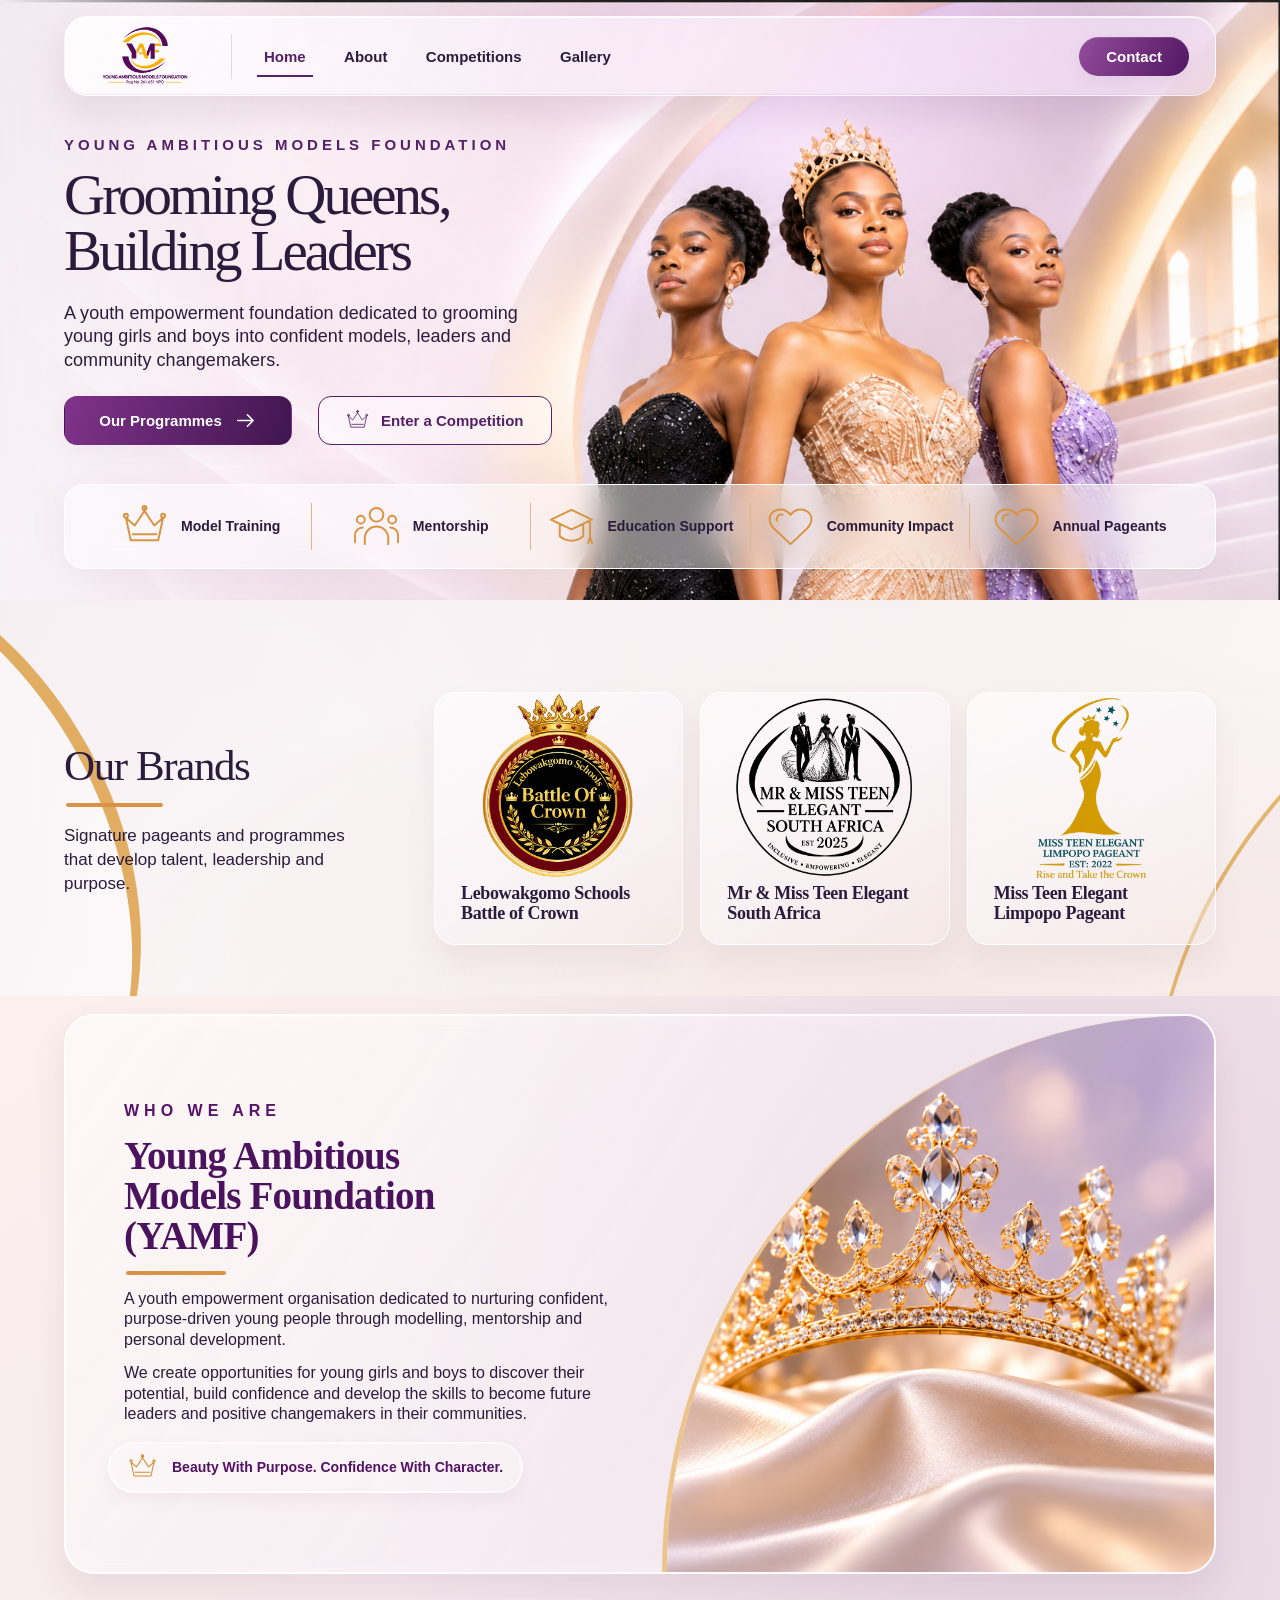
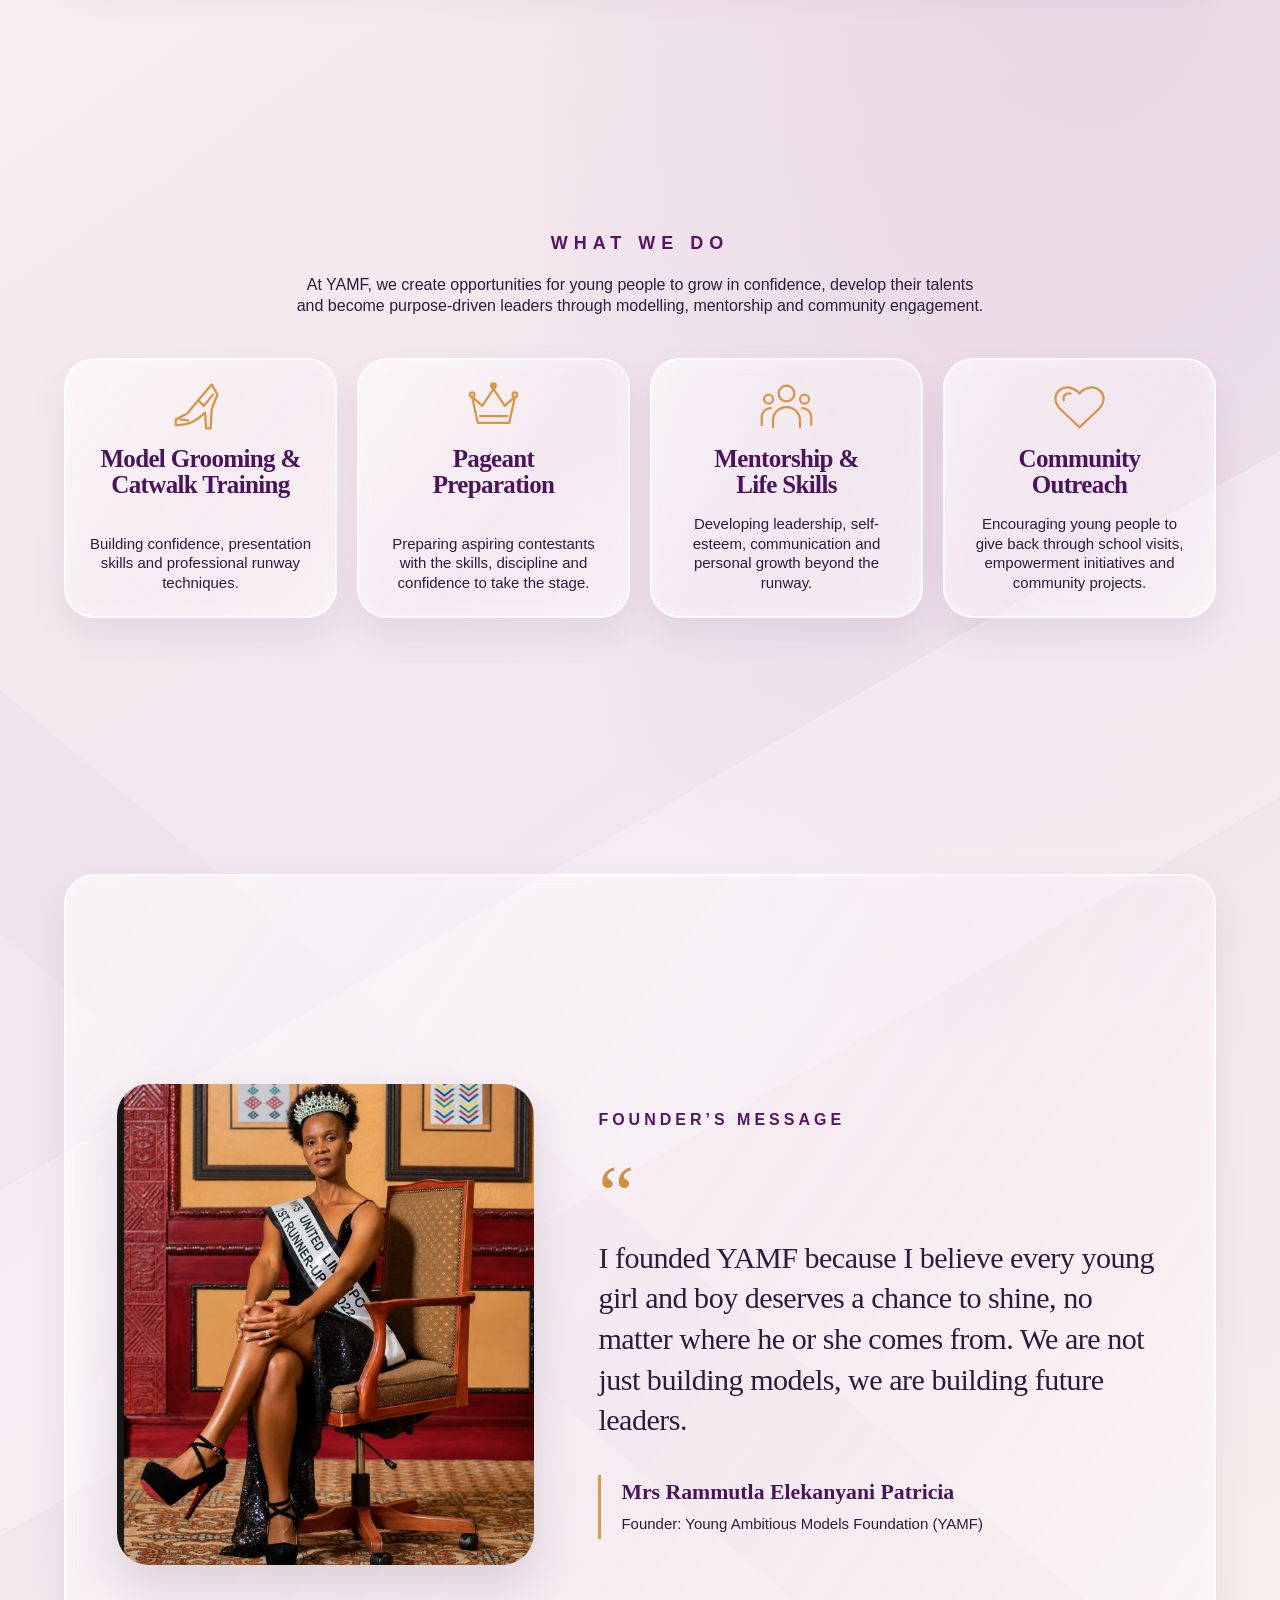
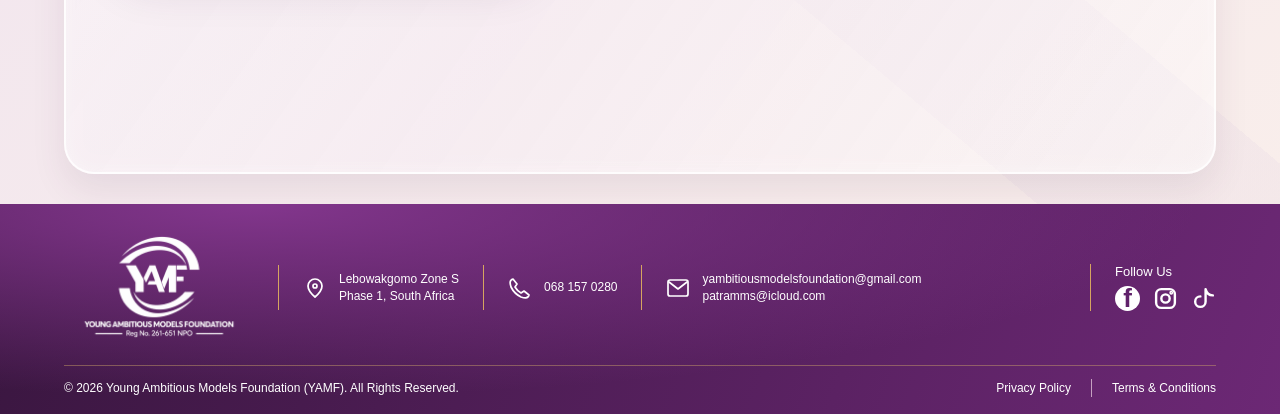
==== index.html @ 22fb739e "first commit" ====
<!doctype html>
<html lang="en">
<head>
  <meta charset="utf-8">
  <meta name="viewport" content="width=device-width, initial-scale=1">
  <meta name="description" content="Young Ambitious Models Foundation — grooming young girls and boys into confident models, leaders and community changemakers.">
  <meta name="theme-color" content="#572069">
  <link rel="icon" type="image/png" href="assets/images/Favicon.png">
  <title>YAMF | Grooming Queens, Building Leaders</title>
  <link rel="stylesheet" href="css/style.css">
  <link rel="stylesheet" href="css/responsive.css">
  <script src="js/main.js" defer></script>
</head>
<body>
  <a class="skip-link" href="#main">Skip to content</a>
  <svg class="icon-definitions" xmlns="http://www.w3.org/2000/svg" aria-hidden="true"><defs>
    <symbol id="crown" viewBox="0 0 48 48"><path d="m5 15 9 8 10-15 10 15 9-8-5 23H10L5 15Zm7 17h24M24 4v4"/><circle cx="5" cy="13" r="2"/><circle cx="43" cy="13" r="2"/><circle cx="24" cy="5" r="2"/></symbol>
    <symbol id="people" viewBox="0 0 48 48"><circle cx="24" cy="12" r="7"/><circle cx="8" cy="17" r="4"/><circle cx="40" cy="17" r="4"/><path d="M12 42v-6a12 12 0 0 1 24 0v6M2 40v-7a8 8 0 0 1 8-8m36 15v-7a8 8 0 0 0-8-8"/></symbol>
    <symbol id="education" viewBox="0 0 48 48"><path d="m3 17 21-10 21 10-21 10L3 17Zm9 5v12c7 6 17 6 24 0V22m7-4v17m0 0-2 6m2-6 2 6"/></symbol>
    <symbol id="heart" viewBox="0 0 48 48"><path d="M24 42 7 26C-6 12 13-1 24 12 35-1 54 12 41 26L24 42Z"/><path d="M10 18c-1-4 2-7 6-6"/></symbol>
    <symbol id="arrow" viewBox="0 0 24 24"><path d="M4 12h16m-6-6 6 6-6 6"/></symbol>
    <symbol id="heel" viewBox="0 0 48 48"><path d="m34 4 5 9-5 13-1 17h-4l-1-14c-7 7-15 11-23 11H2v-5l10-5 10-12 12-14Z"/><path d="m22 18 5 5 8-10M6 35l7 1"/></symbol>
    <symbol id="pin" viewBox="0 0 24 24"><path d="M19 10c0 5-7 11-7 11S5 15 5 10a7 7 0 1 1 14 0Z"/><circle cx="12" cy="10" r="2"/></symbol>
    <symbol id="phone" viewBox="0 0 24 24"><path d="m5 3 4 5-2 3a16 16 0 0 0 6 6l3-2 5 4c-1 4-5 3-8 2A22 22 0 0 1 3 11C2 8 1 4 5 3Z"/></symbol>
    <symbol id="mail" viewBox="0 0 24 24"><rect x="2" y="4" width="20" height="16" rx="2"/><path d="m3 6 9 7 9-7"/></symbol>
    <symbol id="instagram" viewBox="0 0 24 24"><rect x="3" y="3" width="18" height="18" rx="5"/><circle cx="12" cy="12" r="4"/><circle cx="17.5" cy="6.5" r=".7"/></symbol>
  </defs></svg>

  <div class="landing">
    <header class="site-header wrap">
      <a class="brand" href="index.html" aria-label="YAMF home">
        <span class="brand-mark"><img src="assets/images/YAMF%20Foundation%20Logo%20in%20Purple%20and%20Gold.png" alt="YAMF purple and gold logo" width="1536" height="1024"></span>
      </a>
      <button class="menu-toggle" type="button" aria-label="Open menu" aria-expanded="false" aria-controls="main-navigation"><span></span><span></span><span></span></button>
      <nav id="main-navigation" class="navigation" aria-label="Main navigation">
        <a href="index.html" aria-current="page">Home</a>
        <a href="pages/about.html">About</a>
        <a href="pages/competitions.html">Competitions</a>
        <a href="pages/gallery.html">Gallery</a>
        <a href="pages/contact.html">Contact</a>
      </nav>
    </header>

    <main id="main">
      <section class="hero" aria-labelledby="hero-title">
        <div class="hero-art" role="img" aria-label="Three young models in formalwear, with a crowned queen in the centre"></div>
        <div class="hero-content wrap">
          <p class="eyebrow">Young Ambitious Models Foundation</p>
          <h1 id="hero-title">Grooming Queens,<br>Building Leaders</h1>
          <p class="hero-description">A youth empowerment foundation dedicated to grooming young girls and boys into confident models, leaders and community changemakers.</p>
          <div class="hero-actions">
            <a class="button" href="pages/programmes.html">Our Programmes<svg class="icon arrow" aria-hidden="true"><use href="#arrow"/></svg></a>
            <a class="button button-outline" href="pages/competitions.html"><svg class="icon" aria-hidden="true"><use href="#crown"/></svg>Enter a Competition</a>
          </div>
        </div>
        <div class="feature-strip wrap" role="group" aria-label="Our focus areas">
          <div class="feature-item"><svg class="feature-icon" aria-hidden="true"><use href="#crown"/></svg><span>Model Training</span></div>
          <div class="feature-item"><svg class="feature-icon" aria-hidden="true"><use href="#people"/></svg><span>Mentorship</span></div>
          <div class="feature-item"><svg class="feature-icon" aria-hidden="true"><use href="#education"/></svg><span>Education Support</span></div>
          <div class="feature-item"><svg class="feature-icon" aria-hidden="true"><use href="#heart"/></svg><span>Community Impact</span></div>
          <div class="feature-item"><svg class="feature-icon" aria-hidden="true"><use href="#heart"/></svg><span>Annual Pageants</span></div>
        </div>
      </section>
      <section class="brands-section" aria-labelledby="brands-title">
        <div class="brands-layout wrap">
          <div class="brands-intro">
            <h2 id="brands-title">Our Brands</h2>
            <p>Signature pageants and programmes that develop talent, leadership and purpose.</p>
          </div>
          <div class="brand-cards">
            <article class="brand-card">
              <img class="brand-card-logo" src="assets/images/brands/Lebowakgomo Schools Crown Battle Emblem.png" alt="Lebowakgomo Schools Battle of Crown emblem" loading="lazy" width="1280" height="1280">
              <div class="brand-card-caption">
                <h3>Lebowakgomo Schools<br>Battle of Crown</h3>
              </div>
            </article>
            <article class="brand-card">
              <img class="brand-card-logo" src="assets/images/brands/MR &amp; MISS TEEN South Africa Emblem.png" alt="Mr and Miss Teen South Africa emblem" loading="lazy" width="1280" height="1280">
              <div class="brand-card-caption">
                <h3>Mr &amp; Miss Teen Elegant<br>South Africa</h3>
              </div>
            </article>
            <article class="brand-card">
              <img class="brand-card-logo" src="assets/images/brands/Miss Teen Elegant Limpopo Logo.png" alt="Miss Teen Elegant Limpopo Pageant logo" loading="lazy" width="1280" height="1280">
              <div class="brand-card-caption">
                <h3>Miss Teen Elegant<br>Limpopo Pageant</h3>
              </div>
            </article>
          </div>
        </div>
      </section>
      <div class="foundation-sections">
        <section class="about-panel glass-panel wrap" aria-labelledby="about-title">
          <div class="about-copy">
            <p class="section-label">Who We Are</p>
            <h2 id="about-title">Young Ambitious<br>Models Foundation<br>(YAMF)</h2>
            <div class="about-description">
              <p>A youth empowerment organisation dedicated to nurturing confident, purpose-driven young people through modelling, mentorship and personal development.</p>
              <p>We create opportunities for young girls and boys to discover their potential, build confidence and develop the skills to become future leaders and positive changemakers in their communities.</p>
            </div>
            <p class="purpose-pill"><svg class="icon" aria-hidden="true"><use href="#crown"/></svg><span>Beauty With Purpose. Confidence With Character.</span></p>
          </div>
          <div class="about-art"><img src="assets/images/pageant-crown.png" alt="An intricate gold and crystal pageant crown resting on ivory satin" loading="lazy" width="1254" height="1254"></div>
        </section>

        <section class="programmes-section wrap" aria-labelledby="programmes-title">
          <h2 class="section-label centered-label" id="programmes-title">What We Do</h2>
          <p class="programmes-intro">At YAMF, we create opportunities for young people to grow in confidence, develop their talents<br class="desktop-break"> and become purpose-driven leaders through modelling, mentorship and community engagement.</p>
          <div class="programme-grid">
            <article class="programme-card glass-panel">
              <svg class="feature-icon" aria-hidden="true"><use href="#heel"/></svg>
              <h3>Model Grooming &amp;<br>Catwalk Training</h3>
              <p>Building confidence, presentation skills and professional runway techniques.</p>
            </article>
            <article class="programme-card glass-panel">
              <svg class="feature-icon" aria-hidden="true"><use href="#crown"/></svg>
              <h3>Pageant<br>Preparation</h3>
              <p>Preparing aspiring contestants with the skills, discipline and confidence to take the stage.</p>
            </article>
            <article class="programme-card glass-panel">
              <svg class="feature-icon" aria-hidden="true"><use href="#people"/></svg>
              <h3>Mentorship &amp;<br>Life Skills</h3>
              <p>Developing leadership, self-esteem, communication and personal growth beyond the runway.</p>
            </article>
            <article class="programme-card glass-panel">
              <svg class="feature-icon" aria-hidden="true"><use href="#heart"/></svg>
              <h3>Community<br>Outreach</h3>
              <p>Encouraging young people to give back through school visits, empowerment initiatives and community projects.</p>
            </article>
          </div>
        </section>

        <section class="founder-panel glass-panel wrap" aria-labelledby="founder-title">
          <div class="founder-portrait"><img src="assets/images/Founder.png" alt="Mrs Rammutla Elekanyani Patricia, founder of YAMF" loading="lazy" width="1168" height="1346"></div>
          <div class="founder-copy">
            <h2 class="section-label centered-label" id="founder-title">Founder’s Message</h2>
            <blockquote>I founded YAMF because I believe every young girl and boy deserves a chance to shine, no matter where he or she comes from. We are not just building models, we are building future leaders.</blockquote>
            <div class="founder-signature">
              <h3>Mrs Rammutla Elekanyani Patricia</h3>
              <p>Founder: Young Ambitious Models Foundation (YAMF)</p>
            </div>
          </div>
        </section>
      </div>
    </main>
    <footer class="site-footer">
      <div class="wrap">
        <div class="footer-main">
          <a class="footer-brand" href="index.html" aria-label="YAMF home"><img src="assets/images/YAMF%20Foundation%20Logo%20in%20Purple%20and%20Gold.png" alt="Young Ambitious Models Foundation logo" width="1536" height="1024" loading="lazy"></a>
          <address class="footer-contact footer-address"><svg class="icon" aria-hidden="true"><use href="#pin"/></svg><span>Lebowakgomo Zone S<br>Phase 1, South Africa</span></address>
          <a class="footer-contact" href="tel:+27681570280"><svg class="icon" aria-hidden="true"><use href="#phone"/></svg><span>068 157 0280</span></a>
          <div class="footer-contact footer-emails"><svg class="icon" aria-hidden="true"><use href="#mail"/></svg><div><a href="mailto:yambitiousmodelsfoundation@gmail.com">yambitiousmodelsfoundation@gmail.com</a><a href="mailto:patramms@icloud.com">patramms@icloud.com</a></div></div>
          <div class="footer-socials"><p>Follow Us</p><div class="social-icons" aria-label="Facebook, Instagram and TikTok"><span class="facebook-mark" role="img" aria-label="Facebook">f</span><svg class="icon" role="img" aria-label="Instagram"><use href="#instagram"/></svg><svg class="icon" viewBox="0 0 24 24" role="img" aria-label="TikTok"><path d="M14 3v12a5 5 0 1 1-5-5m5-7c1 4 3 6 7 6"/></svg></div></div>
        </div>
        <div class="footer-bottom"><p>© 2026 Young Ambitious Models Foundation (YAMF). All Rights Reserved.</p><p class="footer-legal"><span>Privacy Policy</span><span>Terms &amp; Conditions</span></p></div>
      </div>
    </footer>
  </div>
</body>
</html>
---- css/style.css ----
:root{--purple:#542067;--ink:#2b1b3c;--gold:#d89442;--paper:#fbf6f7;--page-width:1400px;--header-height:80px;--header-top:16px;--hero-clearance:calc(var(--header-top) + var(--header-height) + 40px)}
*{box-sizing:border-box}
html{scroll-padding-top:calc(var(--header-height) + var(--header-top) + 20px)}
body{margin:0;background:var(--paper);color:var(--ink);font-family:"Avenir Next",Avenir,"Segoe UI",sans-serif;-webkit-font-smoothing:antialiased}
a{color:inherit;text-decoration:none}
button{font:inherit}
.wrap{width:calc(100% - 128px);max-width:var(--page-width);margin-inline:auto}
.icon-definitions{position:absolute;width:0;height:0;overflow:hidden}
.skip-link{position:fixed;left:16px;top:-100px;z-index:100;background:white;padding:12px 20px;border-radius:6px}
.skip-link:focus{top:12px}
a:focus-visible,button:focus-visible{outline:3px solid var(--gold);outline-offset:5px}
.landing{position:relative;overflow:hidden;background:radial-gradient(ellipse at 19% 36%,#fff 0,transparent 50%),linear-gradient(115deg,#f1e7ef,#fcf5f0 70%,#f4e5de)}
.landing:before{content:"";position:absolute;inset:120px 0 0;pointer-events:none;background:linear-gradient(42deg,transparent 9%,#e9dbe35c 9%,#e9dbe35c 19%,transparent 19%)}
.site-header{color:var(--ink);height:var(--header-height);min-height:0;display:flex;align-items:center;gap:32px;position:fixed;top:var(--header-top);left:0;right:0;z-index:50;margin-block:0;padding:0 26px;border:1px solid #ffffffa6;border-radius:24px;background:linear-gradient(115deg,#ffffffd9,#eddbf2b8);box-shadow:0 14px 38px #3d17461a,inset 0 1px 0 #ffffffd9,inset 0 -1px 0 #8e60901a;-webkit-backdrop-filter:blur(24px) saturate(150%);backdrop-filter:blur(24px) saturate(150%)}
.brand{display:flex;align-items:center;gap:12px;flex-shrink:0}
.brand-mark{display:block;width:108px}
.brand-mark img{display:block;width:100%;height:auto;object-fit:contain}
.navigation{display:flex;align-items:center;justify-content:flex-start;flex:1;gap:clamp(22px,3vw,48px);padding-left:32px;border-left:1px solid #906c963d;white-space:nowrap}
.navigation a{position:relative;font-size:15px;font-weight:550;padding-block:14px;transition:color .18s,background .18s}
.navigation a[aria-current]{color:var(--purple);font-weight:700}
.navigation a[aria-current]:after{content:"";height:2px;background:var(--purple);position:absolute;bottom:2px;left:-7px;right:-7px}
.navigation a:hover{color:#8b3990}
.navigation a[href$="contact.html"]{margin-left:auto;padding:11px 27px;border-radius:28px;background:linear-gradient(115deg,#81338bd9,#521662);color:#fff;box-shadow:inset 0 1px 0 #ffffff26,0 5px 16px #54206712}
.navigation a[href$="contact.html"]:hover{background:linear-gradient(115deg,#93419c,#632174)}
.navigation a[href$="contact.html"][aria-current]:after{display:none}
.button{display:inline-flex;align-items:center;justify-content:center;gap:12px;min-height:48px;padding:12px 27px;border:1px solid transparent;border-radius:13px;background:linear-gradient(110deg,#81338b,#40164f);color:white;font-size:15px;font-weight:650;white-space:nowrap;box-shadow:0 6px 22px #5720690a;transition:transform .18s,box-shadow .18s}
.button:hover{transform:translateY(-2px);box-shadow:0 7px 22px #57206924}
.icon{width:23px;height:23px;fill:none;stroke:currentColor;stroke-width:1.7;stroke-linecap:round;stroke-linejoin:round;flex-shrink:0}
.header-cta{border-radius:30px;font-size:14px;padding:10px 22px;min-height:44px}
.header-cta .icon{color:#e4b252;width:22px}
.menu-toggle{display:none}
.hero{position:relative;min-height:600px;padding-top:var(--hero-clearance);padding-bottom:114px}
.hero-art{position:absolute;z-index:0;top:0;left:0;right:0;bottom:0;background-image:url('../assets/images/hero-models-clean.png');background-repeat:no-repeat;background-size:cover;background-position:right top;mask-image:linear-gradient(to right,transparent,#000 24%);pointer-events:none}
.hero-content{position:relative;z-index:1;pointer-events:none}
.eyebrow{margin:0 0 14px;text-transform:uppercase;font-size:15px;letter-spacing:4px;font-weight:650;color:var(--purple)}
h1{font-family:Georgia,"Times New Roman",serif;font-size:clamp(48px,4.45vw,76px);font-weight:400;line-height:.99;letter-spacing:-3px;margin:0 0 22px;max-width:680px}
.hero-description{max-width:500px;font-size:18px;line-height:1.3;margin:0 0 24px;letter-spacing:.05px}
.hero-actions{display:flex;gap:26px;pointer-events:auto;width:fit-content}
.hero-actions .button:first-child{min-width:228px}
.button-outline{color:var(--purple);background:#fff6;border-color:var(--purple);box-shadow:none}
.feature-strip{position:relative;z-index:2;margin-top:39px;display:grid;grid-template-columns:repeat(5,minmax(0,1fr));padding:18px 26px;border:1px solid #fff;border-radius:20px;background:#fff7;box-shadow:0 8px 40px #6c3d6010;backdrop-filter:blur(16px);margin-bottom:-104px}
.feature-item{display:flex;align-items:center;justify-content:center;gap:clamp(8px,1vw,18px);min-width:0;min-height:46px;font-size:clamp(12px,1.1vw,16px);font-weight:600}
.feature-item+.feature-item{border-left:1px solid #dfb58e}
.feature-icon{width:47px;height:47px;fill:none;stroke:var(--gold);stroke-width:2;stroke-linecap:round;stroke-linejoin:round;flex-shrink:0}
.brands-section{position:relative;isolation:isolate;overflow:hidden;padding:92px 0 51px;background:radial-gradient(ellipse at 72% 100%,#f0dcd47a,transparent 65%),linear-gradient(115deg,#f5ecee80,#fbf7fa80);}
.brands-section::before,.brands-section::after{content:"";position:absolute;z-index:-1;pointer-events:none;border-radius:50%;}
.brands-section::before{width:520px;height:690px;left:-415px;top:-75px;border-right:13px solid #e1ad63;transform:rotate(-31deg);background:linear-gradient(120deg,transparent,#fff7);}
.brands-section::after{width:580px;height:790px;right:-490px;top:20px;border-left:4px solid #e4b56f;transform:rotate(33deg);background:#f0e2e54d;}
.brands-layout{display:grid;grid-template-columns:330px minmax(0,1fr);align-items:center;gap:40px;}
.brands-intro h2{position:relative;font-family:Georgia,"Times New Roman",serif;font-size:43px;font-weight:400;letter-spacing:-1.4px;line-height:1.1;margin:0 0 35px;}
.brands-intro h2::after{content:"";position:absolute;width:97px;height:4px;border-radius:4px;background:var(--gold);bottom:-18px;left:2px;}
.brands-intro p{max-width:290px;font-size:17px;line-height:1.4;margin:0;}
.brand-cards{display:grid;grid-template-columns:repeat(3,minmax(0,1fr));gap:17px;}
.brand-card{display:flex;flex-direction:column;align-items:center;min-width:0;padding:0 26px 21px;border:1px solid #fff;border-radius:21px;background:linear-gradient(145deg,#fff9,#fcf7fc80 55%,#f4e8e36b);box-shadow:0 16px 30px #51314610;transition:transform .18s,box-shadow .18s;}
.brand-card:hover{transform:translateY(-4px);box-shadow:0 18px 34px #51314620;}
.brand-card-logo{display:block;flex-shrink:0;width:min(100%,220px);height:190px;object-fit:contain;}
.brand-card-caption{display:flex;width:100%;align-items:center;justify-content:space-between;gap:12px;flex:1;}
.brand-card h3{font-family:Georgia,"Times New Roman",serif;font-size:18px;font-weight:600;line-height:1.12;letter-spacing:-.35px;margin:0;}
@media(prefers-reduced-motion:reduce){*,*::before,*::after{transition:none!important}}
.gallery-page{min-height:100vh;background:linear-gradient(145deg,#f7eaf3,#fcf7fa 52%,#f1e4ee);}
.gallery-masthead{position:relative;background-image:linear-gradient(90deg,#270d3180 0%,#35103f52 46%,#35103f0a 100%),url('../assets/images/Regal Purple Crown on Reflective Bokeh.png');background-position:center,68% top;background-size:cover;background-repeat:no-repeat;color:#fff;}
.gallery-hero{position:relative;display:flex;align-items:center;min-height:60vh;min-height:60svh;padding-top:var(--hero-clearance);padding-bottom:38px;}
.gallery-hero-copy{max-width:570px;}
.gallery-eyebrow{margin:0 0 12px;color:#edc77f;font-size:12px;font-weight:700;letter-spacing:3.2px;text-transform:uppercase;}
.gallery-hero h1{margin:0 0 12px;font-size:clamp(54px,6vw,78px);letter-spacing:-2.5px;}
.gallery-hero-copy>p:last-child{max-width:460px;margin:0;color:#f7eefa;font-family:Georgia,"Times New Roman",serif;font-size:19px;line-height:1.35;}
.gallery-content{display:grid;gap:32px;padding-top:32px;padding-bottom:64px;}
.gallery-group{padding:22px;border:1px solid #fff;border-radius:22px;background:linear-gradient(135deg,#fff9,#f8eef8cc);box-shadow:0 12px 30px #4e275014,inset 0 0 18px #fff8;}
.gallery-group h2{margin:0 0 18px;color:#4d1757;font-family:Georgia,"Times New Roman",serif;font-size:clamp(21px,2vw,27px);line-height:1.15;}
.gallery-grid{display:grid;grid-template-columns:repeat(4,minmax(0,1fr));gap:14px;}
.gallery-placeholder{display:block;width:100%;height:auto;aspect-ratio:1;min-width:0;border:1px solid #fff;border-radius:14px;object-fit:cover;background:linear-gradient(145deg,#f4eaf3,#e7d9eb 52%,#f7eef5);box-shadow:inset 0 0 0 1px #754b7410;}
.gallery-group-featured .gallery-grid{grid-template-columns:repeat(5,minmax(0,1fr));grid-template-rows:repeat(2,minmax(0,1fr));aspect-ratio:2.55/1;min-width:0;}
.gallery-group-featured .gallery-placeholder{height:100%;aspect-ratio:auto;min-width:0;min-height:0;}
.gallery-group-featured .gallery-placeholder:first-child{grid-column:span 2;grid-row:span 2;}
.foundation-sections{position:relative;isolation:isolate;padding:18px 0 30px;background:radial-gradient(ellipse at 84% 15%,#d7c0d47a,transparent 46%),linear-gradient(145deg,#fbf0ed,#f1e5ef 55%,#f9eeeb);}
.foundation-sections::before,.foundation-sections::after{content:"";position:absolute;z-index:-1;pointer-events:none;}
.foundation-sections::before{inset:0;background:linear-gradient(150deg,transparent 57%,#fff4 57%,#fff4 68%,transparent 68%),linear-gradient(40deg,transparent 25%,#eadce652 25%,#eadce652 32%,transparent 32%);}
.glass-panel{border:2px solid #fffc;border-radius:30px;background:linear-gradient(125deg,#fff8,#f7eff67a 55%,#fff6);box-shadow:0 16px 34px #59345218,inset 0 0 18px #fff5;}
.section-label{display:block;color:#571569;font-size:18px;font-weight:750;letter-spacing:6px;line-height:1.4;text-transform:uppercase;margin:0 0 18px;}
.about-panel{display:grid;grid-template-columns:minmax(0,1.08fr) minmax(0,1fr);align-items:center;min-height:clamp(500px,84svh,560px);position:relative;overflow:hidden;}
.about-copy{position:relative;z-index:1;padding:34px 20px 30px 58px;}
.about-copy .section-label{font-size:16px;letter-spacing:5px;margin-bottom:14px;}
.about-copy h2{position:relative;font-family:Georgia,"Times New Roman",serif;font-size:clamp(32px,3.05vw,47px);font-weight:600;line-height:1.02;letter-spacing:-.8px;color:#4b135d;margin:0 0 33px;}
.about-copy h2::after{content:"";position:absolute;bottom:-19px;left:2px;height:4px;width:100px;border-radius:4px;background:var(--gold);}
.about-description{max-width:540px;font-size:16px;line-height:1.28;}
.about-description p{margin:0 0 13px;}
.purpose-pill{display:flex;align-items:center;gap:15px;max-width:fit-content;padding:9px 18px;margin:17px 0 0 -16px;border:2px solid #fff9;border-radius:30px;box-shadow:0 7px 15px #78586b10;background:#fff4;color:#531364;font-size:14px;font-weight:650;}
.purpose-pill .icon{color:#cf8c31;width:29px;height:29px;}
.about-art{position:relative;align-self:stretch;overflow:hidden;border-left:5px solid #edc58c;border-top-left-radius:95% 100%;margin-left:0;}
.about-art img{display:block;width:100%;height:100%;position:absolute;inset:0;object-fit:cover;object-position:center;}
.programmes-section{min-height:100vh;min-height:100svh;display:flex;flex-direction:column;justify-content:center;padding-block:72px;}
.centered-label{text-align:center;}
.programmes-intro{max-width:1000px;margin:0 auto 19px;text-align:center;font-size:16px;line-height:1.35;}
.programme-grid{display:grid;grid-template-columns:repeat(4,minmax(0,1fr));gap:20px;margin-top:22px;}
.programme-card{padding:20px 22px 24px;display:flex;flex-direction:column;align-items:center;text-align:center;transition:transform .2s,box-shadow .2s;}
.programme-card:hover{transform:translateY(-5px);box-shadow:0 20px 35px #59345226;}
.programme-card .feature-icon{width:61px;height:54px;margin-bottom:12px;}
.programme-card h3{font-family:Georgia,"Times New Roman",serif;font-size:25px;line-height:1.02;font-weight:600;letter-spacing:-.65px;color:#4b135d;margin:0 0 17px;}
.programme-card p{font-size:15px;line-height:1.3;max-width:240px;margin:auto 0 0;}
.founder-panel{display:grid;grid-template-columns:minmax(0,.85fr) minmax(0,1.15fr);align-items:center;gap:clamp(32px,5vw,80px);min-height:100vh;min-height:100svh;margin-top:0;padding:clamp(28px,4vw,64px);position:relative;}
.founder-portrait{min-width:0;display:flex;align-items:center;justify-content:center;}
.founder-portrait img{display:block;position:static;width:auto;max-width:100%;height:auto;max-height:74vh;max-height:74svh;object-fit:contain;border-radius:32px;box-shadow:0 20px 45px #45214c26;}
.founder-copy{min-width:0;padding:0;}
.founder-copy .section-label{font-size:16px;letter-spacing:4px;margin-bottom:34px;text-align:left;white-space:normal;}
.founder-copy blockquote{font-family:Georgia,"Times New Roman",serif;font-size:clamp(25px,2.35vw,36px);line-height:1.35;letter-spacing:-.5px;margin:0 0 34px;overflow-wrap:break-word;}
.founder-copy blockquote::before{content:"\201C";display:block;color:#cd913c;font-size:80px;font-family:Georgia,serif;line-height:.7;margin-bottom:16px;}
.founder-signature{border-left:3px solid #d79a46;padding:4px 0 4px 20px;}
.founder-signature h3{font-family:Georgia,"Times New Roman",serif;font-size:clamp(21px,1.7vw,26px);color:#4b135d;margin:0 0 8px;line-height:1.2;}
.founder-signature p{font-size:15px;margin:0;line-height:1.5;}
.site-footer{position:relative;background:radial-gradient(ellipse at 20% 0,#83368d,transparent 65%),linear-gradient(110deg,#39163f,#6c2875);color:#fff;padding:20px 0 17px;}
.footer-main{display:flex;align-items:center;gap:24px;padding-bottom:14px;}
.footer-brand{display:block;flex-shrink:0;width:190px;}
.footer-brand img{display:block;width:100%;height:auto;filter:brightness(0) invert(1);}
.footer-contact{font-size:12px;font-style:normal;display:flex;gap:12px;align-items:center;line-height:1.4;min-height:45px;padding-left:24px;border-left:1px solid #d6a560;}
.footer-contact .icon{width:24px;height:24px;}
.footer-emails a{display:block;overflow-wrap:anywhere;}
.footer-emails{flex:1;}
.footer-socials{padding-left:24px;border-left:1px solid #d6a560;}
.footer-socials p{font-size:13px;margin:0 0 7px;}
.social-icons{display:flex;align-items:center;gap:13px;}
.social-icons .icon{width:25px;height:25px;stroke-width:2.3;}
.facebook-mark{display:flex;align-items:flex-end;justify-content:center;width:25px;height:25px;background:white;color:#60216a;border-radius:50%;font-family:Arial,sans-serif;font-size:26px;font-weight:bold;line-height:25px;}
.footer-bottom{display:flex;justify-content:space-between;align-items:center;gap:20px;border-top:1px solid #d4ab696e;padding-top:13px;font-size:12px;}
.footer-bottom p{margin:0;line-height:1.5;}
.footer-legal{display:flex;gap:20px;white-space:nowrap;}
.footer-legal span+span{border-left:1px solid #c5a1c1;padding-left:20px;}
.site-footer a:hover{color:#f4d394;}
---- css/responsive.css ----
@media(min-width:1600px){.site-header{gap:42px}.navigation{padding-left:55px}.hero{min-height:600px}.hero-description{max-width:510px}.hero-art{background-size:cover}}
@media(max-width:1250px){.wrap{width:calc(100% - 64px)}.site-header{gap:20px}.brand-mark{width:108px}.navigation{gap:15px;padding-left:20px}.navigation a{font-size:12px}.header-cta{font-size:12px;padding-inline:16px;gap:7px}.hero-description{max-width:440px;font-size:17px}.hero-actions{gap:14px}.button{padding-inline:21px}.hero-actions .button:first-child{min-width:200px}.feature-strip{padding-inline:12px}.feature-strip a{gap:12px;font-size:14px}.feature-icon{width:40px;height:40px}}
@media(max-width:1000px){.site-header{height:var(--header-height);justify-content:space-between}.brand-mark{width:108px}.header-cta{margin-left:auto;margin-right:12px}.menu-toggle{display:flex;flex-direction:column;gap:5px;align-items:center;justify-content:center;order:3;background:transparent;border:1px solid #54206740;border-radius:9px;width:43px;height:42px;color:var(--purple);cursor:pointer}.menu-toggle span{width:20px;height:2px;background:currentColor}.navigation{display:none;position:absolute;right:0;top:96px;width:260px;padding:15px 22px;border:1px solid #e8dce9;border-radius:12px;background:#fffcfd;box-shadow:0 12px 36px #30113220;z-index:10;white-space:normal}.navigation.is-open{display:flex;flex-direction:column;align-items:stretch;gap:0}.navigation a{font-size:15px;padding:12px}.navigation a[aria-current]:after{left:12px;right:auto;width:35px;bottom:5px}.hero{padding-top:var(--hero-clearance)}.eyebrow{font-size:11px;letter-spacing:2.6px}h1{font-size:53px;letter-spacing:-2px}.hero-description{max-width:385px;font-size:16px}.hero-art{left:0;opacity:.85;mask-image:linear-gradient(to right,transparent,#000 26%)}.hero-actions{flex-direction:column;gap:10px}.hero-actions .button{min-width:225px}.feature-strip{margin-top:34px}.feature-strip a{gap:9px;font-size:12px}.feature-icon{width:32px;height:32px}}
@media(max-width:640px){.wrap{width:calc(100% - 40px)}.site-header{height:var(--header-height);gap:8px}.brand{gap:5px}.brand-mark{width:108px}.header-cta{display:none}.navigation{top:88px;max-width:100%}.hero{padding-top:var(--hero-clearance);padding-bottom:30px}.eyebrow{font-size:9px;letter-spacing:2.15px;margin-bottom:17px;max-width:350px}h1{font-size:clamp(37px,9.5vw,59px);line-height:1.05;letter-spacing:-1.8px;margin-bottom:20px}.hero-description{font-size:16px;line-height:1.5;max-width:440px;margin-bottom:23px}.hero-actions{flex-direction:row;flex-wrap:wrap;gap:12px}.hero-actions .button,.hero-actions .button:first-child{min-width:0;padding:12px 16px;font-size:12px;gap:8px;border-radius:10px;min-height:46px}.hero-actions .icon{width:19px;height:19px}.hero-art{position:absolute;inset:0;height:auto;width:100%;margin:0;background-size:cover;background-position:72% top;mask-image:none;opacity:.24}.hero-content{display:flex;flex-direction:column}.hero{display:flex;flex-direction:column}.hero-art{order:2}.hero-content{order:1}.feature-strip{order:3;grid-template-columns:1fr 1fr;margin-top:-2px;margin-bottom:0;padding:12px;border-radius:16px}.feature-strip a{min-height:69px;justify-content:flex-start;gap:10px;padding:8px;font-size:12px}.feature-strip a+a{border-left:0}.feature-strip a:nth-child(even){border-left:1px solid #dfb58e}.feature-strip a:nth-child(n+3){border-top:1px solid #dfb58e}.feature-icon{width:31px;height:31px}}
@media(max-width:1250px){
  .brands-layout{grid-template-columns:260px minmax(0,1fr);gap:25px}
  .brand-card{padding-inline:16px}
  .brand-card h3{font-size:16px}
  .brands-intro h2{font-size:39px}
  .brands-intro p{font-size:16px}
}
@media(max-width:1000px){
  .brands-layout{grid-template-columns:1fr;gap:30px}
  .brands-intro{max-width:600px}
  .brands-intro p{max-width:460px}
  .brand-card{min-height:235px}
  .brand-card-caption{gap:8px}
}
@media(max-width:640px){
  .brands-section{padding:60px 0 38px}
  .brands-intro h2{font-size:36px}
  .brands-intro p{max-width:340px}
  .brand-cards{grid-template-columns:1fr;gap:18px}
  .brand-card{padding:5px 24px 22px;min-height:235px}
  .brand-card h3{font-size:19px}
  .brands-section::before{opacity:.4}
}
@media(max-width:1250px){
  .about-copy{padding-left:34px}
  .about-description{font-size:15px}
  .purpose-pill{font-size:12px;gap:9px;padding-inline:13px;margin-left:-8px}
  .programme-card{padding-inline:17px}
  .programme-card h3{font-size:23px}
  .footer-main{gap:17px}
  .footer-contact,.footer-socials{padding-left:17px}
  .footer-contact{font-size:11px;gap:9px}
  .footer-brand{width:150px}
}
@media(max-width:1000px){
  .about-panel{grid-template-columns:56% 44%}
  .about-copy{padding:30px 18px 30px 26px}
  .about-copy h2{font-size:33px}
  .about-copy .section-label{font-size:13px;letter-spacing:3px}
  .purpose-pill{font-size:11px;gap:8px;padding:8px 10px}
  .purpose-pill .icon{width:24px;height:24px}
  .programme-grid{grid-template-columns:repeat(2,minmax(0,1fr));gap:18px}
  .programme-card{min-height:245px}
  .programme-card p{max-width:260px}
  .desktop-break{display:none}
  .footer-main{display:grid;grid-template-columns:170px 1fr 1fr;gap:18px}
  .footer-brand{grid-row:span 2;width:155px}
  .footer-contact{font-size:12px}
  .footer-contact,.footer-socials{min-height:45px}
  .footer-emails{grid-column:2}
  .footer-socials{grid-column:3}
  .footer-bottom{font-size:11px}
}
@media(max-width:640px){
  .foundation-sections{padding-top:12px;padding-bottom:25px}
  .glass-panel{border-radius:24px}
  .about-panel{grid-template-columns:1fr;min-height:100vh;min-height:100svh}
  .about-copy{padding:28px 22px 24px}
  .about-copy h2{font-size:34px}
  .about-description{font-size:15px;line-height:1.4}
  .purpose-pill{font-size:11px;margin-left:0;line-height:1.35;padding:8px 10px}
  .about-art{height:240px;border-left:0;border-top:4px solid #edc58c;border-top-left-radius:65% 35%;margin-left:0}
  .about-art img{object-position:center 60%}
  .programmes-section{padding-block:48px}
  .section-label{font-size:16px;letter-spacing:4px}
  .programmes-intro{font-size:14px;line-height:1.5;margin-bottom:20px}
  .programme-grid{gap:12px}
  .programme-card{padding:20px 12px;min-height:265px;border-radius:22px}
  .programme-card h3{font-size:21px;letter-spacing:-.6px}
  .programme-card p{font-size:13px;line-height:1.4}
  .programme-card .feature-icon{width:51px;height:46px}
  .site-footer{padding:22px 0 19px}
  .footer-main{grid-template-columns:1fr;gap:18px}
  .footer-brand{grid-row:auto;width:155px;justify-self:center}
  .footer-contact,.footer-socials{grid-column:1;border-left:0;padding-left:0;justify-content:center;text-align:center;min-height:0}
  .footer-contact{font-size:13px}
  .footer-socials{margin-top:2px}
  .social-icons{justify-content:center}
  .footer-bottom{flex-direction:column;text-align:center;gap:12px;padding-top:18px;font-size:11px}
}
@media(max-width:360px){
  .programme-grid{grid-template-columns:1fr}
  .programme-card{min-height:230px}
  .about-copy h2{font-size:29px}
}

@media(max-width:1000px){
  .gallery-grid{grid-template-columns:repeat(3,minmax(0,1fr))}
  .gallery-group-featured .gallery-grid{grid-template-columns:repeat(3,minmax(0,1fr));grid-template-rows:none;aspect-ratio:auto}
  .gallery-group-featured .gallery-placeholder{height:auto;aspect-ratio:1}
  .gallery-group-featured .gallery-placeholder:first-child{grid-row:auto;grid-column:auto}
  .gallery-group-featured .gallery-placeholder:not(:first-child){aspect-ratio:1}
}

@media(max-width:640px){
  .gallery-hero{padding-top:var(--hero-clearance);padding-bottom:38px}
  .gallery-eyebrow{font-size:10px;letter-spacing:2px}
  .gallery-hero h1{font-size:58px}
  .gallery-hero-copy>p:last-child{max-width:330px;font-size:17px}
  .gallery-masthead{background-position:72% center}
  .gallery-content{gap:26px;padding-top:24px;padding-bottom:42px}
  .gallery-group{padding:15px;border-radius:18px}
  .gallery-group h2{margin-bottom:14px;font-size:20px}
  .gallery-grid{grid-template-columns:repeat(2,minmax(0,1fr));gap:10px}
  .gallery-placeholder{border-radius:11px}
  .gallery-group-featured .gallery-grid{grid-template-columns:repeat(2,minmax(0,1fr))}
  .gallery-group-featured .gallery-placeholder:first-child{grid-column:auto;aspect-ratio:1}
  .gallery-group-featured .gallery-placeholder:not(:first-child){aspect-ratio:1}
}

@media(max-width:1000px){
  .founder-panel{gap:30px;padding:32px;grid-template-columns:minmax(0,.85fr) minmax(0,1.15fr)}
  .founder-copy .section-label{font-size:13px;letter-spacing:3px;margin-bottom:25px}
  .founder-copy blockquote{font-size:25px}
  .founder-signature p{font-size:13px}
}
@media(max-width:760px){
  .founder-panel{grid-template-columns:minmax(0,1fr);gap:32px;padding:32px 24px}
  .founder-portrait{max-width:340px;width:100%;justify-self:center}
  .founder-portrait img{max-height:48vh;max-height:48svh;width:auto;max-width:100%}
  .founder-copy{max-width:560px;justify-self:center;width:100%}
  .founder-copy blockquote{font-size:24px;line-height:1.4}
  .founder-copy blockquote::before{font-size:64px}
  .founder-copy .section-label{font-size:13px;letter-spacing:3px}
  .founder-signature h3{font-size:21px}
}
@media(max-width:640px){
  .about-panel{grid-template-rows:auto minmax(260px,1fr)}
  .about-art{height:auto;min-height:260px}
  .programmes-section{padding-block:48px}
}

@media(max-width:1250px){
  .feature-strip{grid-template-columns:repeat(3,minmax(0,1fr));row-gap:8px}
  .feature-item{gap:12px;font-size:14px}
  .feature-item:nth-child(4){border-left:0}
  .feature-item:nth-child(n+4){border-top:1px solid #dfb58e}
  .feature-icon{width:40px;height:40px}
}

@media(max-width:640px){
  .feature-strip{grid-template-columns:repeat(2,minmax(0,1fr))}
  .feature-item{min-height:69px;justify-content:flex-start;gap:10px;padding:8px;font-size:12px}
  .feature-item:nth-child(odd){border-left:0}
  .feature-item:nth-child(even){border-left:1px solid #dfb58e}
  .feature-item:nth-child(n+3){border-top:1px solid #dfb58e}
  .feature-icon{width:31px;height:31px}
}
@media(max-width:1250px){
  .site-header{padding-inline:24px;border-radius:24px}
}
@media(max-width:1000px){
  :root{--header-height:76px;--header-top:14px}
  .site-header{height:var(--header-height);min-height:0;margin-block:0;padding-inline:24px}
  .site-header .menu-toggle{color:var(--purple);background:#ffffff4d;border-color:#88578d4d;border-radius:12px}
  .site-header .navigation{max-height:calc(100svh - var(--header-height) - var(--header-top) - 24px);overflow-y:auto;top:calc(100% + 12px);right:0;max-width:calc(100vw - 64px);padding:14px;border:1px solid #ffffffb3;border-radius:20px;background:linear-gradient(135deg,#fff9fff2,#f0e3f5eb);box-shadow:0 18px 40px #3d174629;-webkit-backdrop-filter:blur(24px);backdrop-filter:blur(24px)}
  .site-header .navigation a{font-size:15px;color:var(--ink);border-radius:10px}
  .site-header .navigation a:hover{background:#9c62ad14;color:var(--purple)}
  .site-header .navigation a[aria-current]{color:var(--purple)}
  .site-header .navigation a[href$="contact.html"]{margin:10px 0 0;text-align:center;color:white;border-radius:24px}
  .site-header .navigation a[href$="contact.html"]:hover{color:white}
}
@media(max-width:640px){
  :root{--header-height:72px;--header-top:12px}
  .site-header{height:var(--header-height);min-height:0;margin-block:0;padding-inline:18px;border-radius:20px}
  .site-header .brand-mark{width:98px}
  .site-header .navigation{max-width:calc(100vw - 40px)}
}
@media(max-width:640px){
  .hero .hero-description{margin-bottom:28px}
  .hero .hero-actions{flex-direction:column;flex-wrap:nowrap;align-items:stretch;width:100%;gap:14px}
  .hero .hero-actions .button,.hero .hero-actions .button:first-child{width:100%;min-width:0;min-height:50px;padding:14px 18px;font-size:14px}
  .hero .feature-strip{margin-top:32px;margin-bottom:0}
  .hero .feature-item:last-child:nth-child(odd){grid-column:1 / -1;border-left:0;justify-content:center}
  .hero{padding-bottom:40px}
}
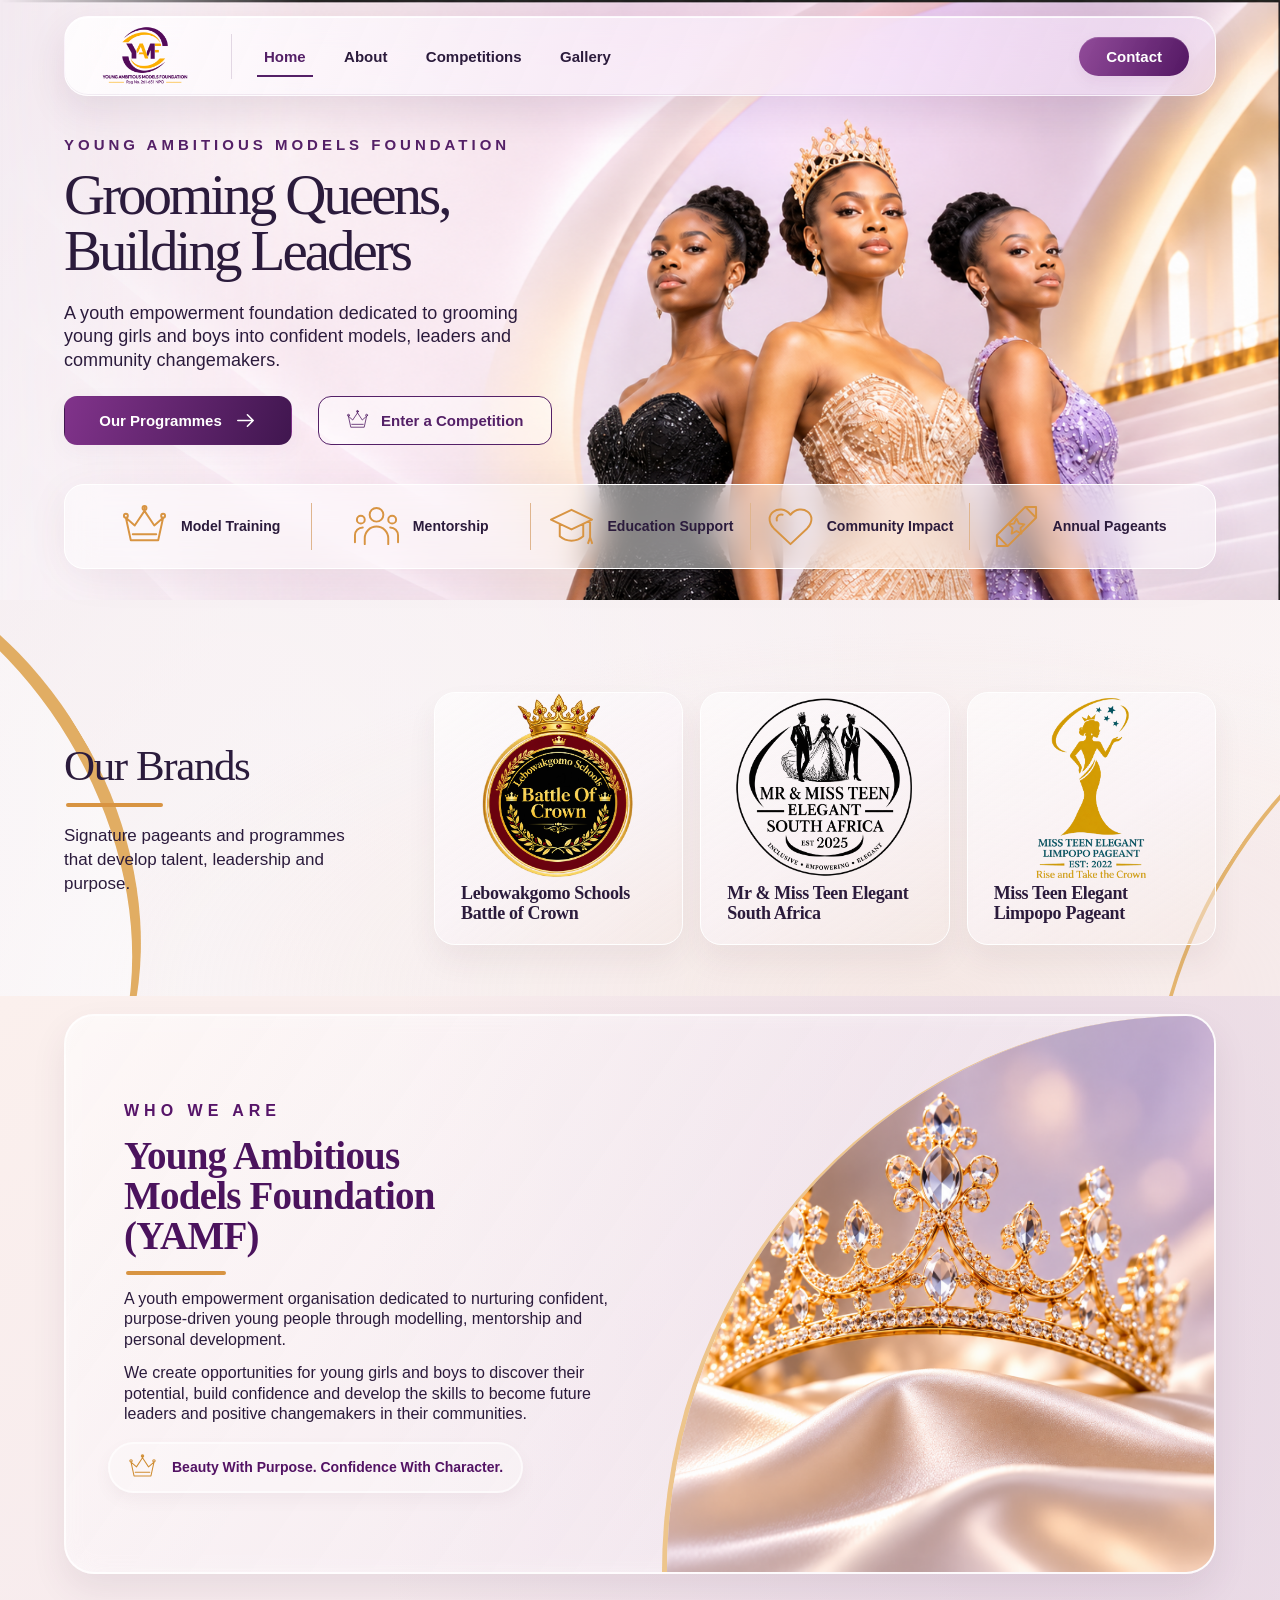
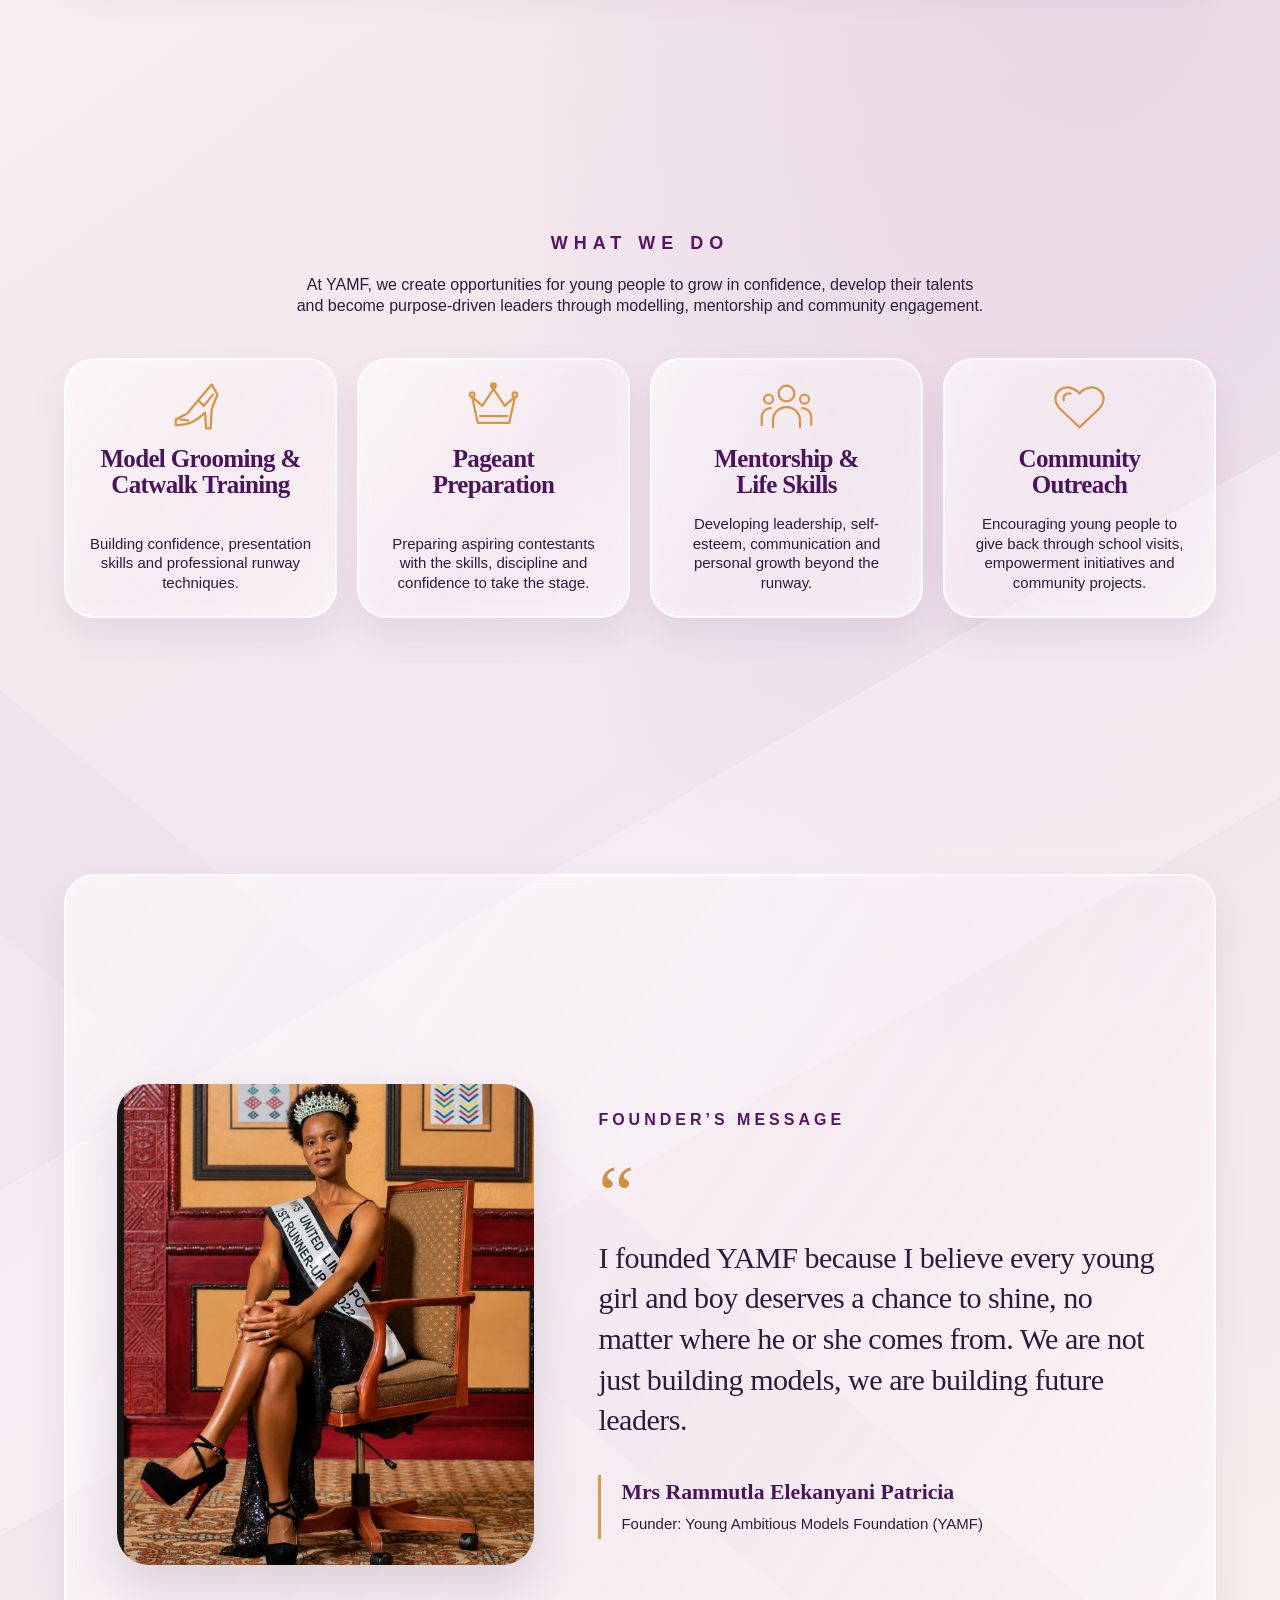
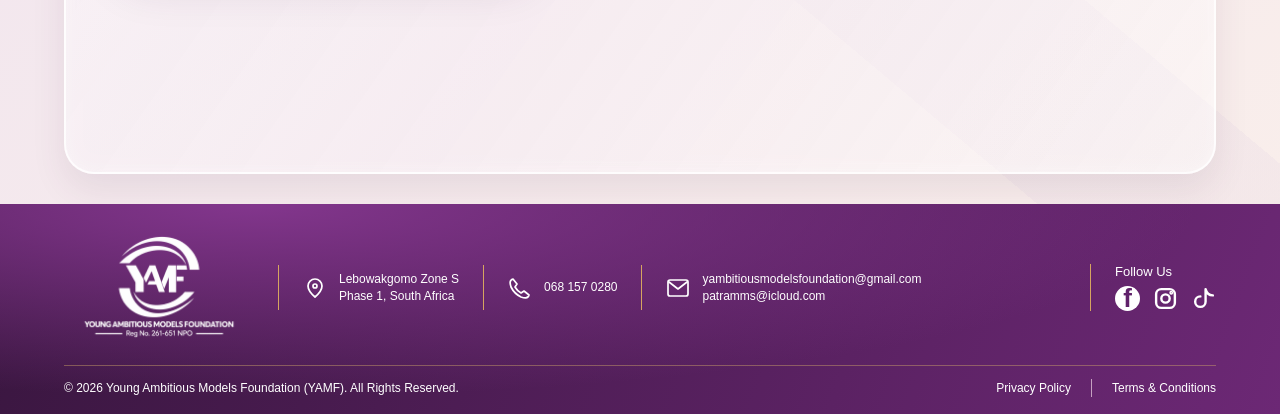
==== commit 01c897ce: "Update responsive styles and add pageant sash icon in HTML" ====
--- a/index.html
+++ b/index.html
@@ -18,6 +18,7 @@
     <symbol id="people" viewBox="0 0 48 48"><circle cx="24" cy="12" r="7"/><circle cx="8" cy="17" r="4"/><circle cx="40" cy="17" r="4"/><path d="M12 42v-6a12 12 0 0 1 24 0v6M2 40v-7a8 8 0 0 1 8-8m36 15v-7a8 8 0 0 0-8-8"/></symbol>
     <symbol id="education" viewBox="0 0 48 48"><path d="m3 17 21-10 21 10-21 10L3 17Zm9 5v12c7 6 17 6 24 0V22m7-4v17m0 0-2 6m2-6 2 6"/></symbol>
     <symbol id="heart" viewBox="0 0 48 48"><path d="M24 42 7 26C-6 12 13-1 24 12 35-1 54 12 41 26L24 42Z"/><path d="M10 18c-1-4 2-7 6-6"/></symbol>
+    <symbol id="pageant-sash" viewBox="0 0 48 48"><path d="M33 4h11v11L15 44H4V33L33 4Zm0 0 11 11M4 33l11 11"/><path d="m24 16 2.5 5 5.5.8-4 3.9.9 5.5-4.9-2.6-4.9 2.6.9-5.5-4-3.9 5.5-.8L24 16Z"/></symbol>
     <symbol id="arrow" viewBox="0 0 24 24"><path d="M4 12h16m-6-6 6 6-6 6"/></symbol>
     <symbol id="heel" viewBox="0 0 48 48"><path d="m34 4 5 9-5 13-1 17h-4l-1-14c-7 7-15 11-23 11H2v-5l10-5 10-12 12-14Z"/><path d="m22 18 5 5 8-10M6 35l7 1"/></symbol>
     <symbol id="pin" viewBox="0 0 24 24"><path d="M19 10c0 5-7 11-7 11S5 15 5 10a7 7 0 1 1 14 0Z"/><circle cx="12" cy="10" r="2"/></symbol>
@@ -58,7 +59,7 @@
           <div class="feature-item"><svg class="feature-icon" aria-hidden="true"><use href="#people"/></svg><span>Mentorship</span></div>
           <div class="feature-item"><svg class="feature-icon" aria-hidden="true"><use href="#education"/></svg><span>Education Support</span></div>
           <div class="feature-item"><svg class="feature-icon" aria-hidden="true"><use href="#heart"/></svg><span>Community Impact</span></div>
-          <div class="feature-item"><svg class="feature-icon" aria-hidden="true"><use href="#heart"/></svg><span>Annual Pageants</span></div>
+          <div class="feature-item"><svg class="feature-icon" aria-hidden="true"><use href="#pageant-sash"/></svg><span>Annual Pageants</span></div>
         </div>
       </section>
       <section class="brands-section" aria-labelledby="brands-title">
--- a/css/responsive.css
+++ b/css/responsive.css
@@ -172,6 +172,7 @@
 }
 @media(max-width:640px){
   .hero .hero-description{margin-bottom:28px}
+  .hero .hero-art{opacity:1;-webkit-mask-image:none;mask-image:none}
   .hero .hero-actions{flex-direction:column;flex-wrap:nowrap;align-items:stretch;width:100%;gap:14px}
   .hero .hero-actions .button,.hero .hero-actions .button:first-child{width:100%;min-width:0;min-height:50px;padding:14px 18px;font-size:14px}
   .hero .feature-strip{margin-top:32px;margin-bottom:0}
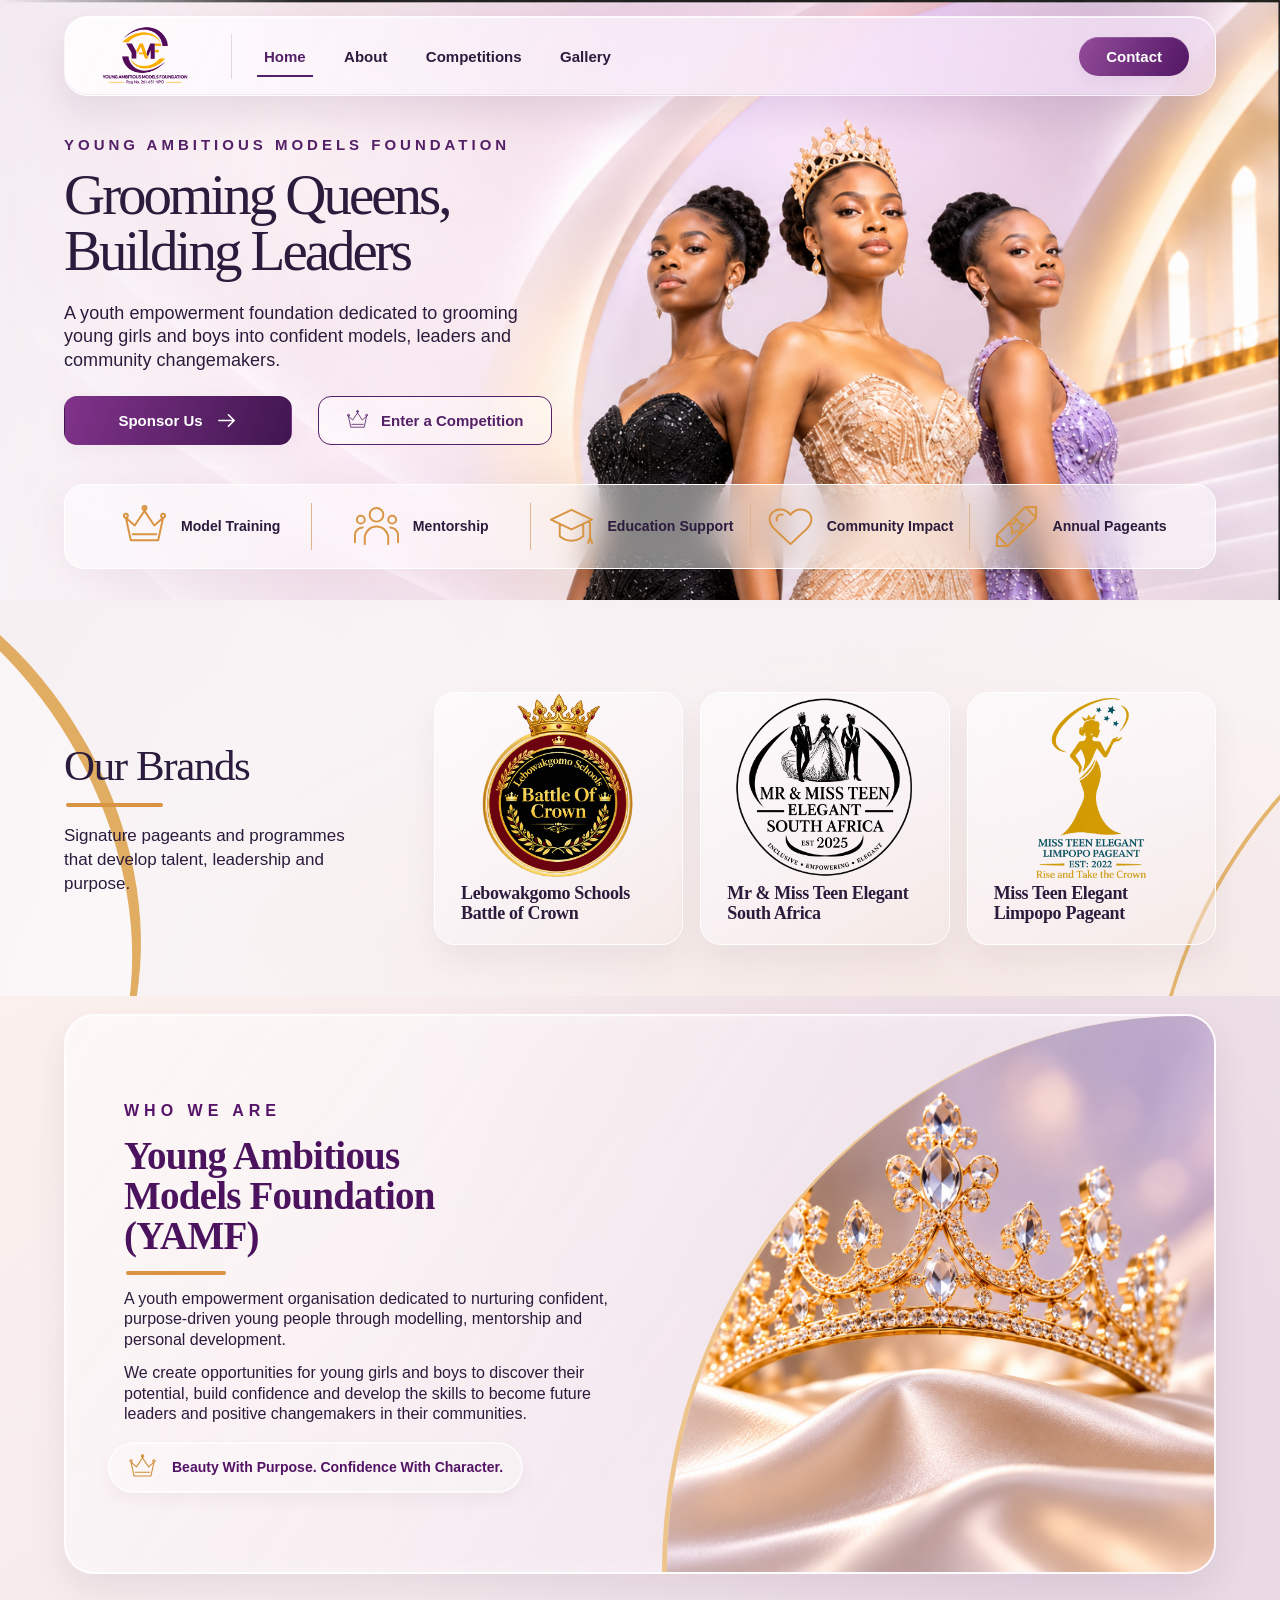
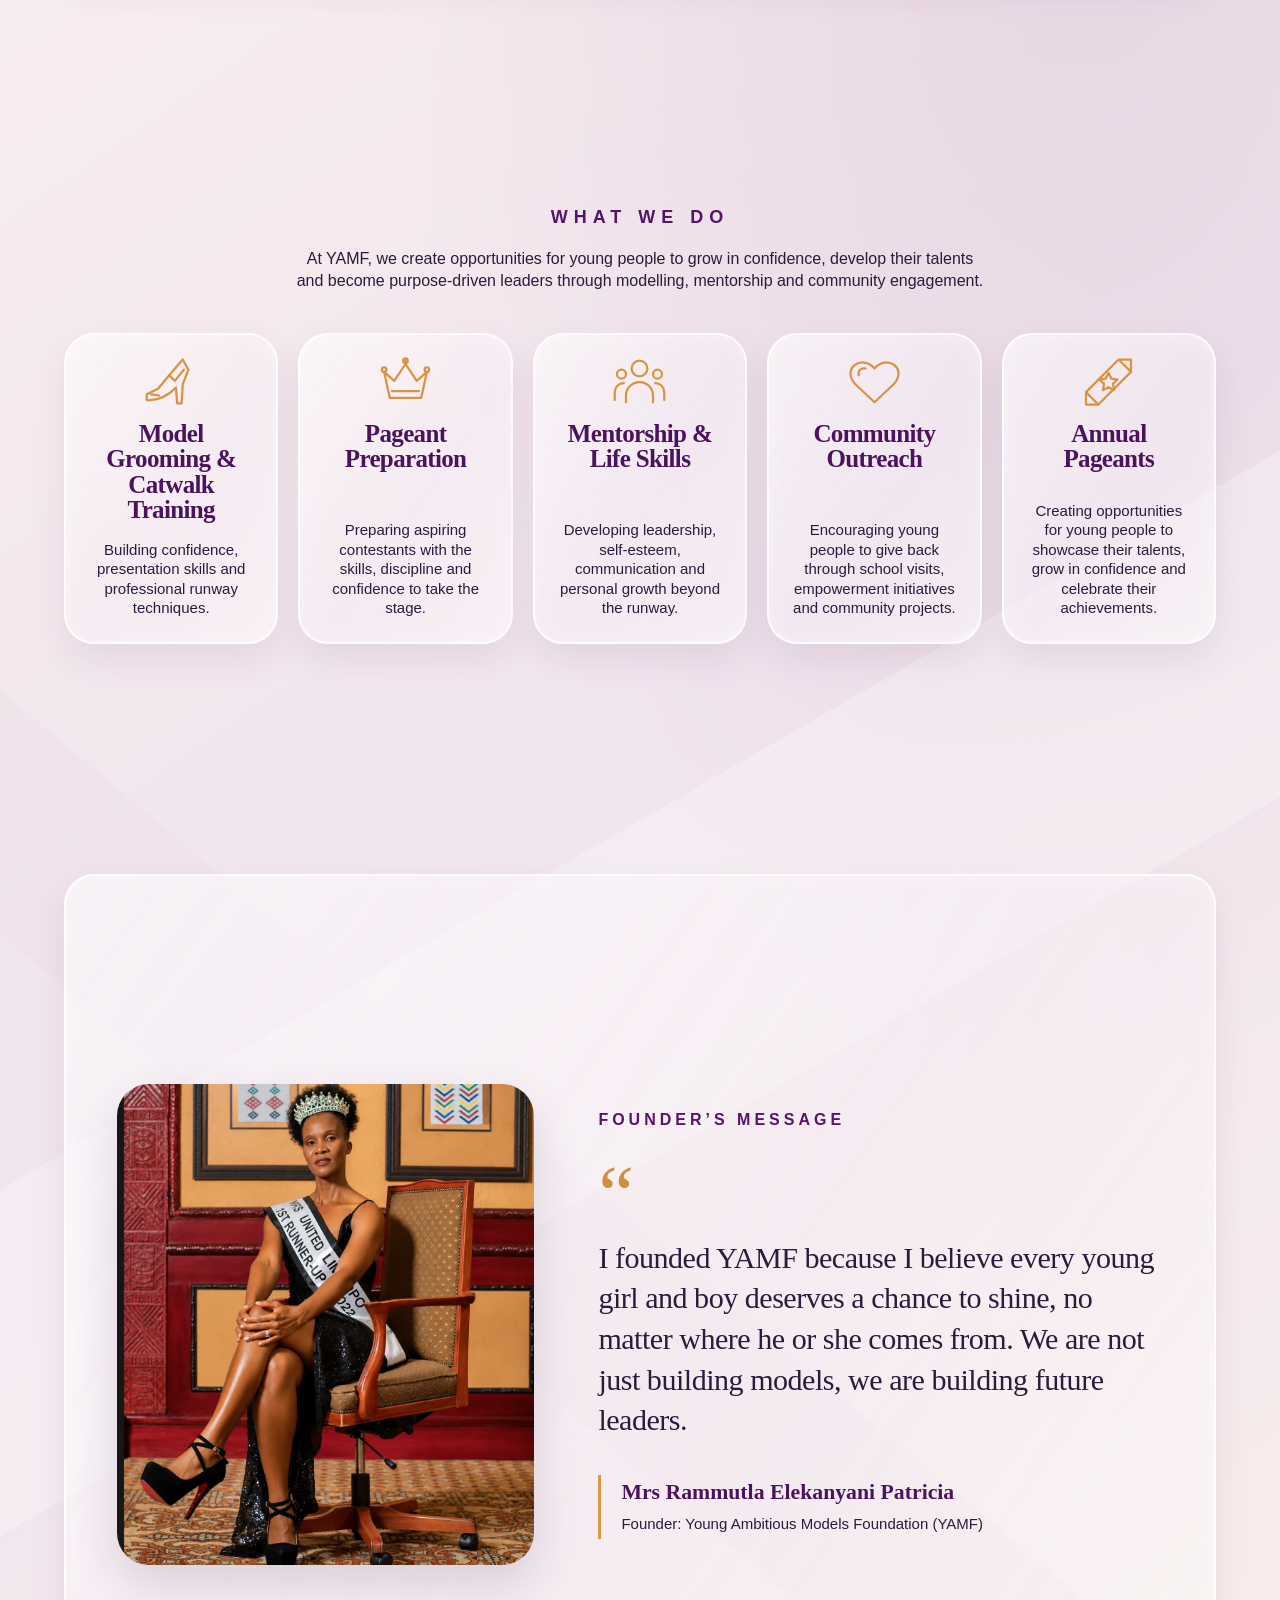
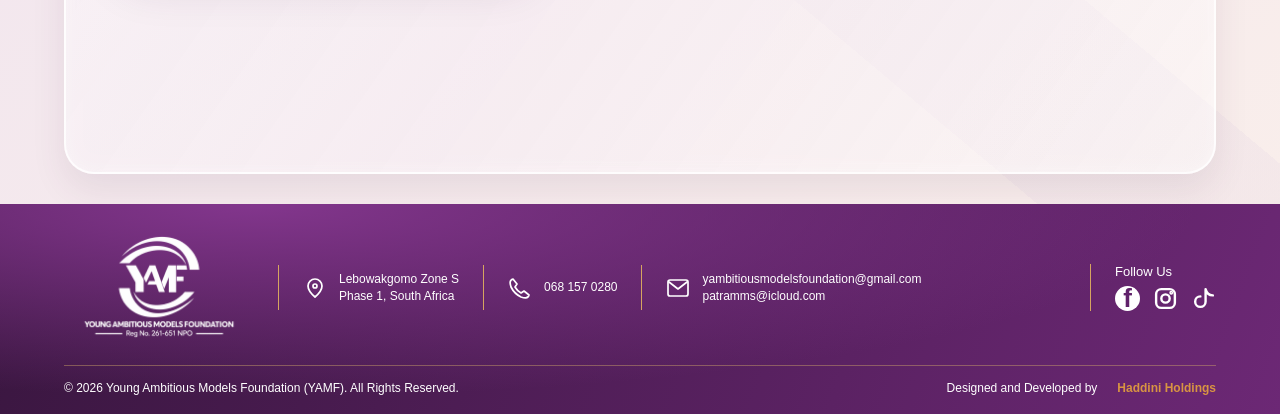
==== commit 50970511: "feat: Update About page content and structure; add Competitions page with entry form; enhance Contac" ====
--- a/index.html
+++ b/index.html
@@ -50,7 +50,7 @@
           <h1 id="hero-title">Grooming Queens,<br>Building Leaders</h1>
           <p class="hero-description">A youth empowerment foundation dedicated to grooming young girls and boys into confident models, leaders and community changemakers.</p>
           <div class="hero-actions">
-            <a class="button" href="pages/programmes.html">Our Programmes<svg class="icon arrow" aria-hidden="true"><use href="#arrow"/></svg></a>
+            <a class="button" href="https://wa.me/27681570280" target="_blank" rel="noopener noreferrer">Sponsor Us<svg class="icon arrow" aria-hidden="true"><use href="#arrow"/></svg></a>
             <a class="button button-outline" href="pages/competitions.html"><svg class="icon" aria-hidden="true"><use href="#crown"/></svg>Enter a Competition</a>
           </div>
         </div>
@@ -128,6 +128,11 @@
               <h3>Community<br>Outreach</h3>
               <p>Encouraging young people to give back through school visits, empowerment initiatives and community projects.</p>
             </article>
+            <article class="programme-card glass-panel">
+              <svg class="feature-icon" aria-hidden="true"><use href="#pageant-sash"/></svg>
+              <h3>Annual<br>Pageants</h3>
+              <p>Creating opportunities for young people to showcase their talents, grow in confidence and celebrate their achievements.</p>
+            </article>
           </div>
         </section>
 
@@ -151,9 +156,9 @@
           <address class="footer-contact footer-address"><svg class="icon" aria-hidden="true"><use href="#pin"/></svg><span>Lebowakgomo Zone S<br>Phase 1, South Africa</span></address>
           <a class="footer-contact" href="tel:+27681570280"><svg class="icon" aria-hidden="true"><use href="#phone"/></svg><span>068 157 0280</span></a>
           <div class="footer-contact footer-emails"><svg class="icon" aria-hidden="true"><use href="#mail"/></svg><div><a href="mailto:yambitiousmodelsfoundation@gmail.com">yambitiousmodelsfoundation@gmail.com</a><a href="mailto:patramms@icloud.com">patramms@icloud.com</a></div></div>
-          <div class="footer-socials"><p>Follow Us</p><div class="social-icons" aria-label="Facebook, Instagram and TikTok"><span class="facebook-mark" role="img" aria-label="Facebook">f</span><svg class="icon" role="img" aria-label="Instagram"><use href="#instagram"/></svg><svg class="icon" viewBox="0 0 24 24" role="img" aria-label="TikTok"><path d="M14 3v12a5 5 0 1 1-5-5m5-7c1 4 3 6 7 6"/></svg></div></div>
+          <div class="footer-socials"><p>Follow Us</p><div class="social-icons" aria-label="Facebook, Instagram and TikTok"><a class="facebook-mark" href="https://www.facebook.com/share/1br5FpD918/?mibextid=wwXIfr" target="_blank" rel="noopener noreferrer" aria-label="Visit YAMF on Facebook">f</a><a class="icon" href="https://www.instagram.com/youngambitiousmodels?rpxt=c3dsdTE2OXdlMWx1" target="_blank" rel="noopener noreferrer" aria-label="Visit YAMF on Instagram"><svg class="icon" aria-hidden="true"><use href="#instagram"/></svg></a><a class="icon" href="https://www.tiktok.com/@youngambitiousmodelsfoun?_r=1&_t=ZS-9B3Muk7UqlW" target="_blank" rel="noopener noreferrer" aria-label="Visit YAMF on TikTok"><svg class="icon" viewBox="0 0 24 24" aria-hidden="true"><path d="M14 3v12a5 5 0 1 1-5-5m5-7c1 4 3 6 7 6"/></svg></a></div></div>
         </div>
-        <div class="footer-bottom"><p>© 2026 Young Ambitious Models Foundation (YAMF). All Rights Reserved.</p><p class="footer-legal"><span>Privacy Policy</span><span>Terms &amp; Conditions</span></p></div>
+        <div class="footer-bottom"><p>© 2026 Young Ambitious Models Foundation (YAMF). All Rights Reserved.</p><p class="footer-legal">Designed and Developed by <a href="https://hadiniholdings.co.za" target="_blank" rel="noopener noreferrer">Haddini Holdings</a></p></div>
       </div>
     </footer>
   </div>
--- a/css/style.css
+++ b/css/style.css
@@ -91,7 +91,7 @@
 .programmes-section{min-height:100vh;min-height:100svh;display:flex;flex-direction:column;justify-content:center;padding-block:72px;}
 .centered-label{text-align:center;}
 .programmes-intro{max-width:1000px;margin:0 auto 19px;text-align:center;font-size:16px;line-height:1.35;}
-.programme-grid{display:grid;grid-template-columns:repeat(4,minmax(0,1fr));gap:20px;margin-top:22px;}
+.programme-grid{display:grid;grid-template-columns:repeat(5,minmax(0,1fr));gap:20px;margin-top:22px;}
 .programme-card{padding:20px 22px 24px;display:flex;flex-direction:column;align-items:center;text-align:center;transition:transform .2s,box-shadow .2s;}
 .programme-card:hover{transform:translateY(-5px);box-shadow:0 20px 35px #59345226;}
 .programme-card .feature-icon{width:61px;height:54px;margin-bottom:12px;}
@@ -123,5 +123,6 @@
 .footer-bottom{display:flex;justify-content:space-between;align-items:center;gap:20px;border-top:1px solid #d4ab696e;padding-top:13px;font-size:12px;}
 .footer-bottom p{margin:0;line-height:1.5;}
 .footer-legal{display:flex;gap:20px;white-space:nowrap;}
-.footer-legal span+span{border-left:1px solid #c5a1c1;padding-left:20px;}
+.footer-legal a{color:#d89442;text-decoration:none;font-weight:650}
+.footer-legal a:hover{color:#f4d394;text-decoration:underline}
 .site-footer a:hover{color:#f4d394;}
--- a/css/responsive.css
+++ b/css/responsive.css
@@ -44,6 +44,7 @@
   .purpose-pill{font-size:11px;gap:8px;padding:8px 10px}
   .purpose-pill .icon{width:24px;height:24px}
   .programme-grid{grid-template-columns:repeat(2,minmax(0,1fr));gap:18px}
+  .programme-card:last-child:nth-child(odd){grid-column:1 / -1;max-width:calc(50% - 9px);justify-self:center}
   .programme-card{min-height:245px}
   .programme-card p{max-width:260px}
   .desktop-break{display:none}
@@ -69,6 +70,7 @@
   .section-label{font-size:16px;letter-spacing:4px}
   .programmes-intro{font-size:14px;line-height:1.5;margin-bottom:20px}
   .programme-grid{gap:12px}
+  .programme-card:last-child:nth-child(odd){max-width:none;justify-self:stretch}
   .programme-card{padding:20px 12px;min-height:265px;border-radius:22px}
   .programme-card h3{font-size:21px;letter-spacing:-.6px}
   .programme-card p{font-size:13px;line-height:1.4}
@@ -81,6 +83,9 @@
   .footer-socials{margin-top:2px}
   .social-icons{justify-content:center}
   .footer-bottom{flex-direction:column;text-align:center;gap:12px;padding-top:18px;font-size:11px}
+}
+@media(max-width:480px){
+  .programme-grid{grid-template-columns:1fr}
 }
 @media(max-width:360px){
   .programme-grid{grid-template-columns:1fr}
@@ -179,3 +184,9 @@
   .hero .feature-item:last-child:nth-child(odd){grid-column:1 / -1;border-left:0;justify-content:center}
   .hero{padding-bottom:40px}
 }
+
+@media(max-width:800px){
+  .hero .hero-art{background-image:url('../assets/images/Purple Monochrome Gown Portrait Trio.png');background-position:64% center;background-size:cover;opacity:1;-webkit-mask-image:none;mask-image:none}
+  .hero .eyebrow,.hero #hero-title,.hero .hero-description,.hero .feature-item{color:#fff}
+  .hero .hero-actions .button-outline{color:#fff;border-color:#fff}
+}
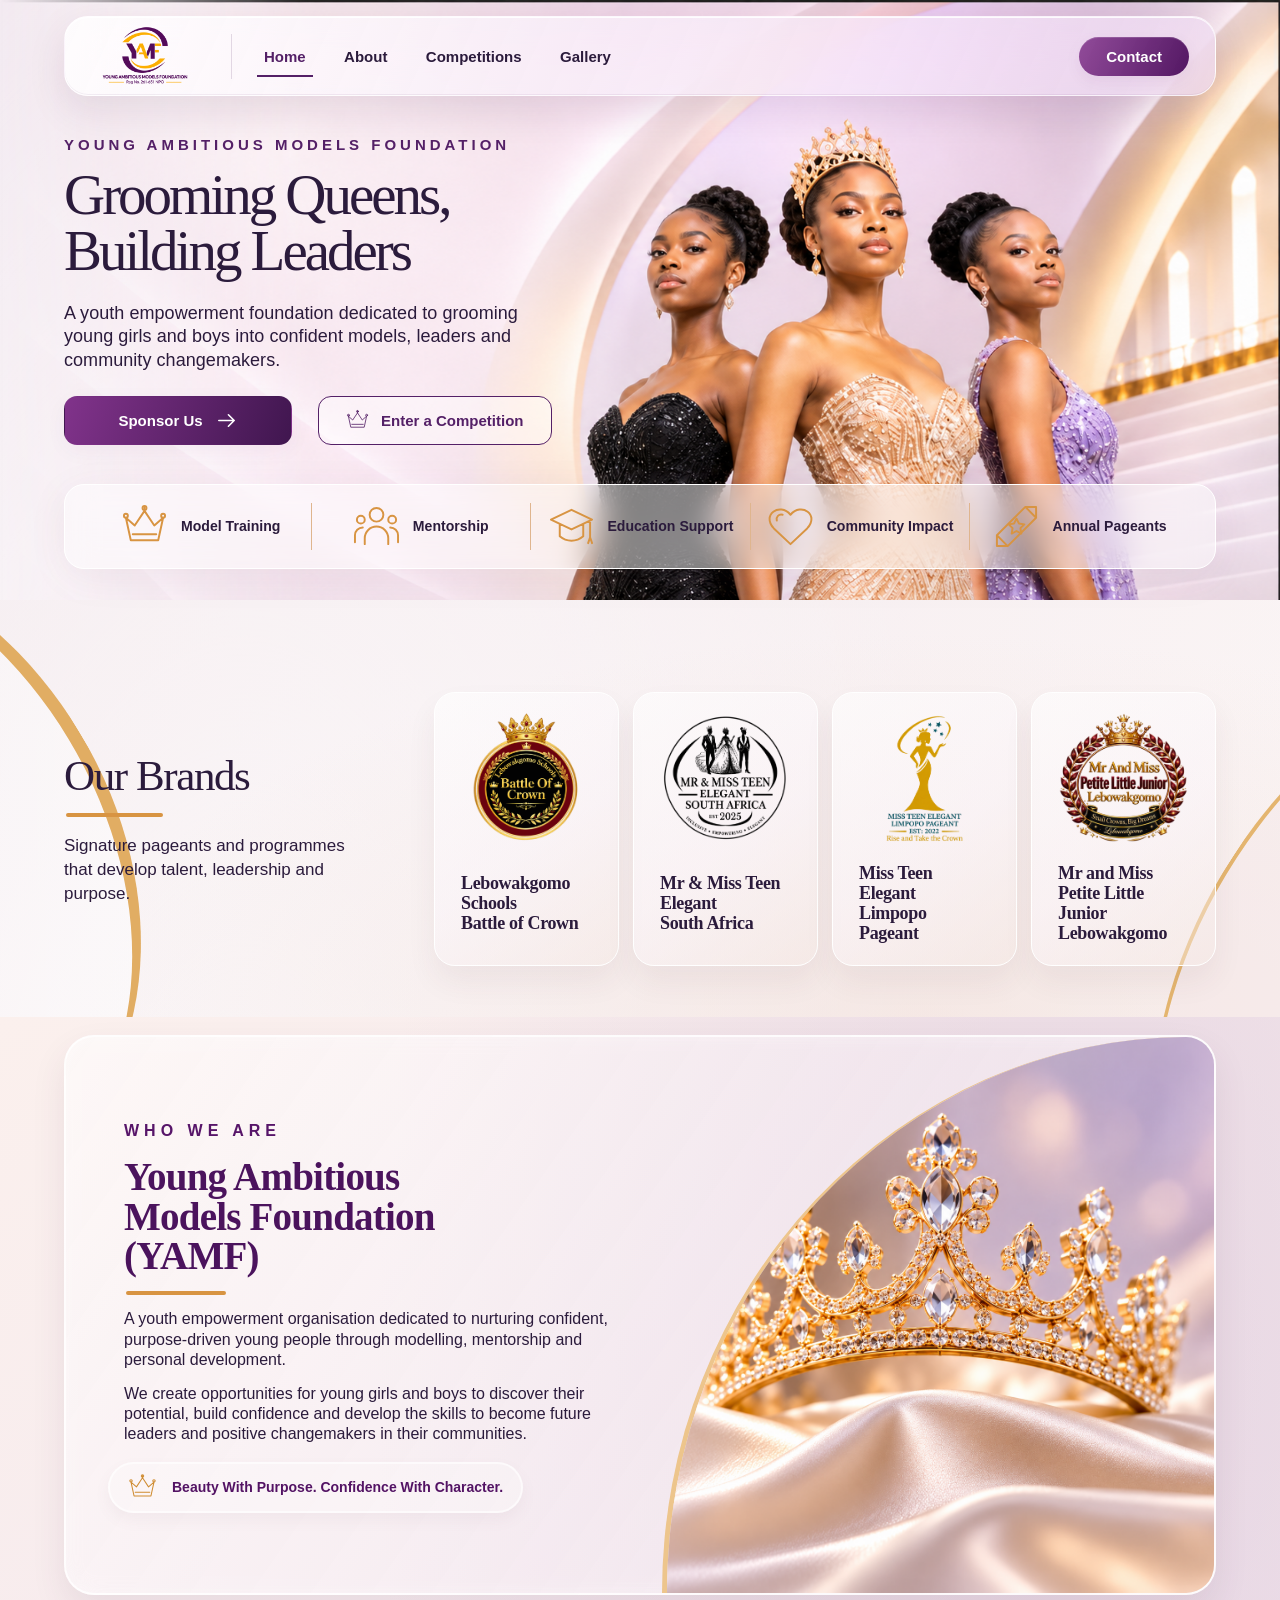
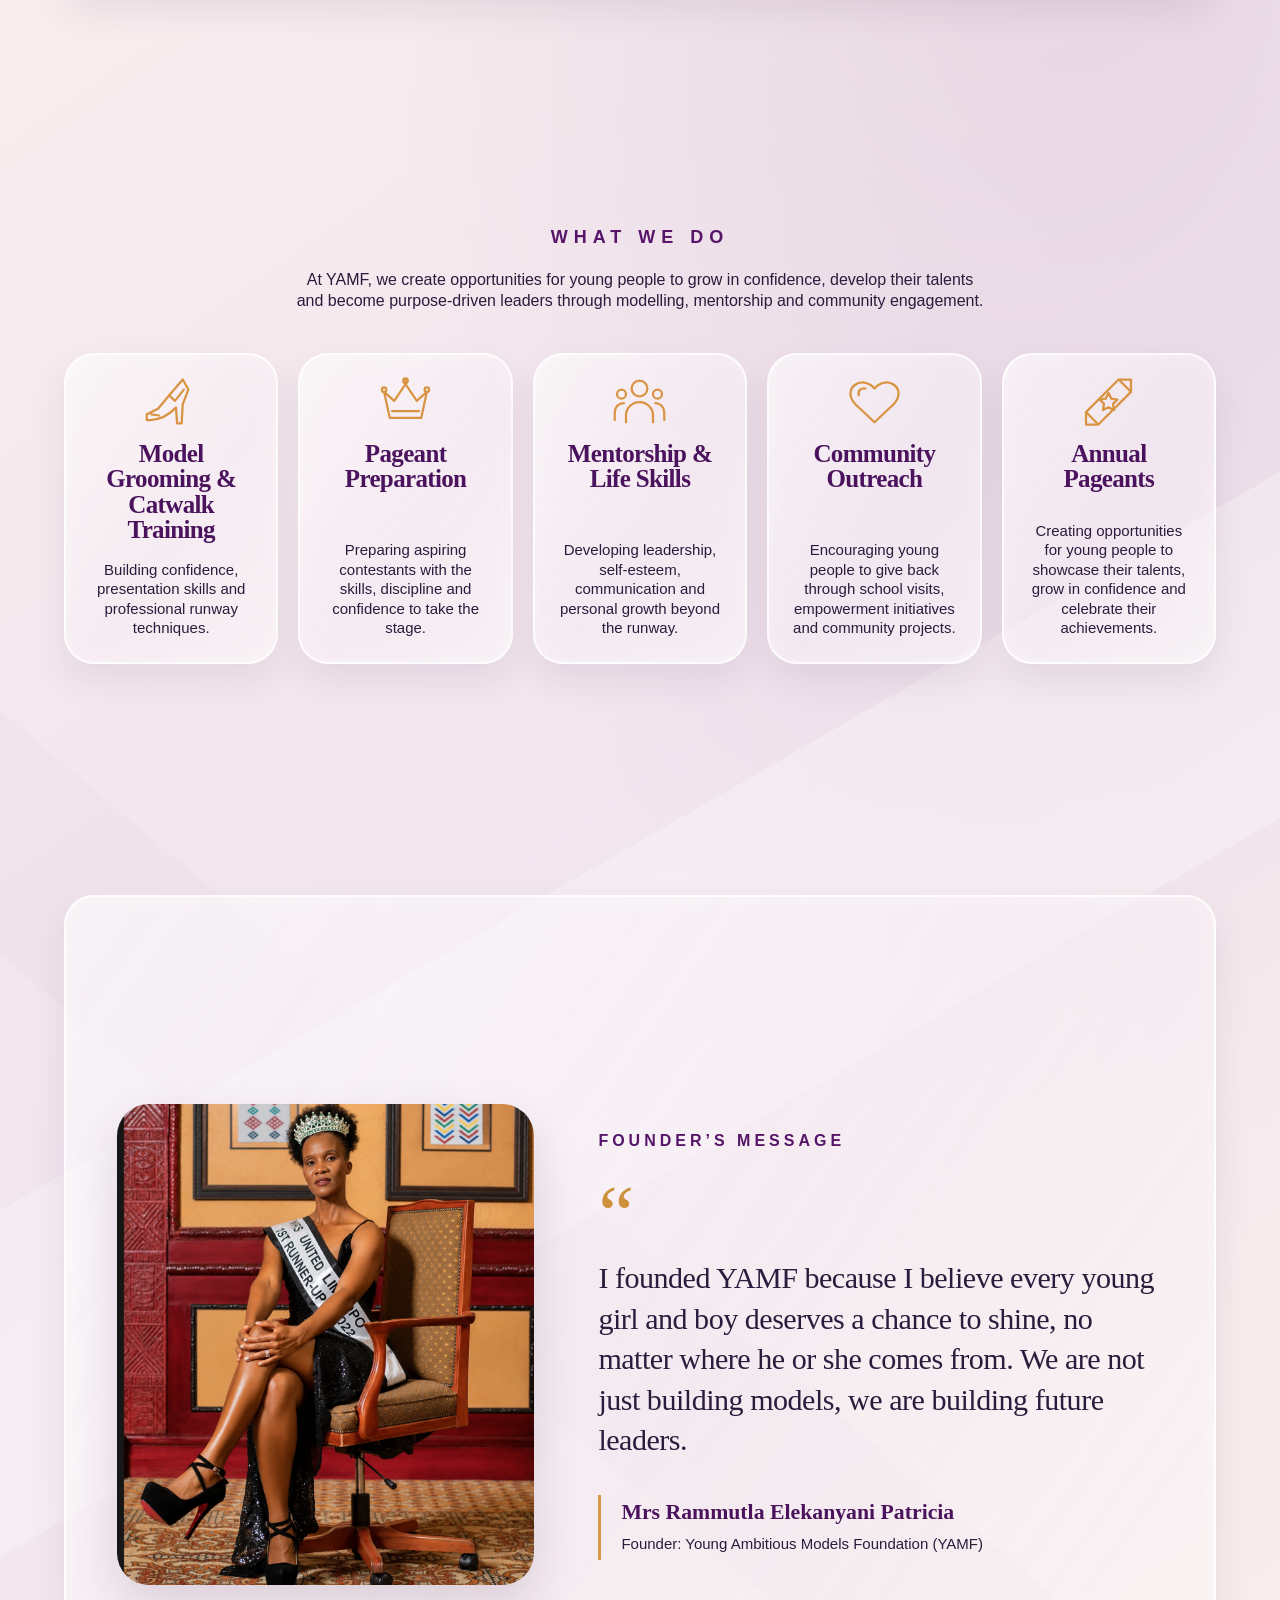
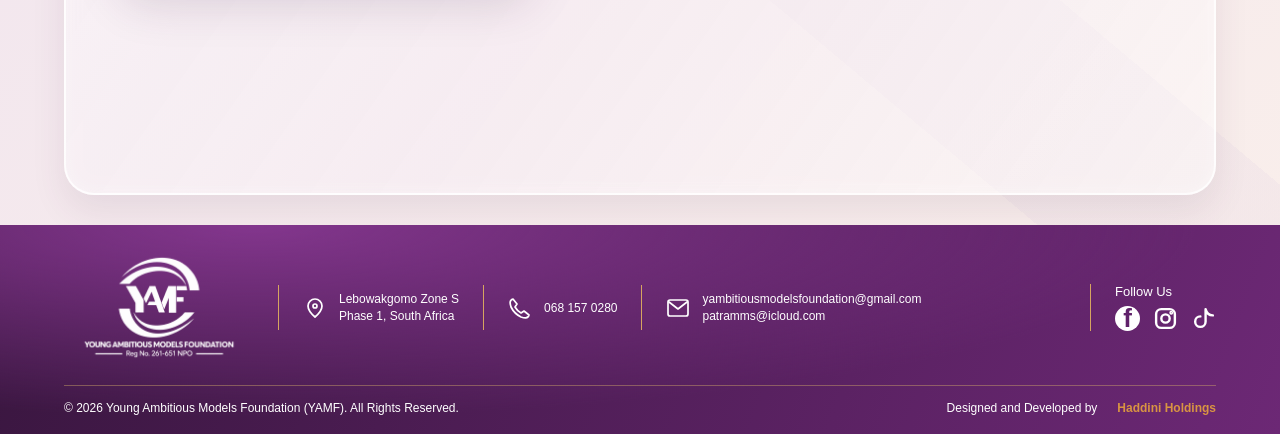
==== commit e17151ae: "feat: Add Mr and Miss Petite Little Junior Lebowakgomo brand card to the homepage; update brand card" ====
--- a/index.html
+++ b/index.html
@@ -87,6 +87,12 @@
                 <h3>Miss Teen Elegant<br>Limpopo Pageant</h3>
               </div>
             </article>
+            <article class="brand-card">
+              <img class="brand-card-logo" src="assets/images/brands/Luxurious Gold and Burgundy Royal Crest.png" alt="Mr and Miss Petite Little Junior Lebowakgomo crest" loading="lazy" width="1280" height="1280">
+              <div class="brand-card-caption">
+                <h3>Mr and Miss Petite Little Junior<br>Lebowakgomo</h3>
+              </div>
+            </article>
           </div>
         </div>
       </section>
--- a/css/style.css
+++ b/css/style.css
@@ -50,10 +50,10 @@
 .brands-intro h2{position:relative;font-family:Georgia,"Times New Roman",serif;font-size:43px;font-weight:400;letter-spacing:-1.4px;line-height:1.1;margin:0 0 35px;}
 .brands-intro h2::after{content:"";position:absolute;width:97px;height:4px;border-radius:4px;background:var(--gold);bottom:-18px;left:2px;}
 .brands-intro p{max-width:290px;font-size:17px;line-height:1.4;margin:0;}
-.brand-cards{display:grid;grid-template-columns:repeat(3,minmax(0,1fr));gap:17px;}
+.brand-cards{display:grid;grid-template-columns:repeat(4,minmax(0,1fr));gap:14px;}
 .brand-card{display:flex;flex-direction:column;align-items:center;min-width:0;padding:0 26px 21px;border:1px solid #fff;border-radius:21px;background:linear-gradient(145deg,#fff9,#fcf7fc80 55%,#f4e8e36b);box-shadow:0 16px 30px #51314610;transition:transform .18s,box-shadow .18s;}
 .brand-card:hover{transform:translateY(-4px);box-shadow:0 18px 34px #51314620;}
-.brand-card-logo{display:block;flex-shrink:0;width:min(100%,220px);height:190px;object-fit:contain;}
+.brand-card-logo{display:block;flex-shrink:0;width:min(100%,180px);height:170px;object-fit:contain;}
 .brand-card-caption{display:flex;width:100%;align-items:center;justify-content:space-between;gap:12px;flex:1;}
 .brand-card h3{font-family:Georgia,"Times New Roman",serif;font-size:18px;font-weight:600;line-height:1.12;letter-spacing:-.35px;margin:0;}
 @media(prefers-reduced-motion:reduce){*,*::before,*::after{transition:none!important}}
@@ -68,10 +68,21 @@
 .gallery-group{padding:22px;border:1px solid #fff;border-radius:22px;background:linear-gradient(135deg,#fff9,#f8eef8cc);box-shadow:0 12px 30px #4e275014,inset 0 0 18px #fff8;}
 .gallery-group h2{margin:0 0 18px;color:#4d1757;font-family:Georgia,"Times New Roman",serif;font-size:clamp(21px,2vw,27px);line-height:1.15;}
 .gallery-grid{display:grid;grid-template-columns:repeat(4,minmax(0,1fr));gap:14px;}
+.gallery-image-button{display:block;width:100%;height:auto;min-width:0;min-height:0;padding:0;border:0;border-radius:14px;background:transparent;line-height:0;cursor:zoom-in}
+.gallery-image-button:focus-visible{outline:3px solid var(--purple);outline-offset:3px}
 .gallery-placeholder{display:block;width:100%;height:auto;aspect-ratio:1;min-width:0;border:1px solid #fff;border-radius:14px;object-fit:cover;background:linear-gradient(145deg,#f4eaf3,#e7d9eb 52%,#f7eef5);box-shadow:inset 0 0 0 1px #754b7410;}
 .gallery-group-featured .gallery-grid{grid-template-columns:repeat(5,minmax(0,1fr));grid-template-rows:repeat(2,minmax(0,1fr));aspect-ratio:2.55/1;min-width:0;}
+.gallery-group-featured .gallery-image-button{height:100%;}
 .gallery-group-featured .gallery-placeholder{height:100%;aspect-ratio:auto;min-width:0;min-height:0;}
-.gallery-group-featured .gallery-placeholder:first-child{grid-column:span 2;grid-row:span 2;}
+.gallery-group-featured .gallery-image-button:first-child{grid-column:span 2;grid-row:span 2;}
+.gallery-viewer{position:fixed;inset:0;width:100vw;height:100vh;max-width:none;max-height:none;margin:0;padding:0;overflow:hidden;border:0;border-radius:0;background:transparent;color:#fff;box-shadow:none}
+.gallery-viewer[open]{display:grid;place-items:center}
+.gallery-viewer::backdrop{background:#120a1866;-webkit-backdrop-filter:blur(14px);backdrop-filter:blur(14px)}
+.gallery-viewer-figure{display:grid;place-items:center;width:100%;height:100%;margin:0;pointer-events:none}
+.gallery-viewer-image{display:block;max-width:calc(100vw - 112px);max-height:90vh;width:auto;height:auto;object-fit:contain}
+.gallery-viewer-nav{position:absolute;z-index:1;top:50%;display:grid;place-items:center;width:48px;height:64px;transform:translateY(-50%);border:0;border-radius:12px;background:#1a102a4d;color:white;font-size:48px;line-height:1;cursor:pointer}
+.gallery-viewer-previous{left:12px}
+.gallery-viewer-next{right:12px}
 .foundation-sections{position:relative;isolation:isolate;padding:18px 0 30px;background:radial-gradient(ellipse at 84% 15%,#d7c0d47a,transparent 46%),linear-gradient(145deg,#fbf0ed,#f1e5ef 55%,#f9eeeb);}
 .foundation-sections::before,.foundation-sections::after{content:"";position:absolute;z-index:-1;pointer-events:none;}
 .foundation-sections::before{inset:0;background:linear-gradient(150deg,transparent 57%,#fff4 57%,#fff4 68%,transparent 68%),linear-gradient(40deg,transparent 25%,#eadce652 25%,#eadce652 32%,transparent 32%);}
--- a/css/responsive.css
+++ b/css/responsive.css
@@ -96,8 +96,9 @@
 @media(max-width:1000px){
   .gallery-grid{grid-template-columns:repeat(3,minmax(0,1fr))}
   .gallery-group-featured .gallery-grid{grid-template-columns:repeat(3,minmax(0,1fr));grid-template-rows:none;aspect-ratio:auto}
-  .gallery-group-featured .gallery-placeholder{height:auto;aspect-ratio:1}
-  .gallery-group-featured .gallery-placeholder:first-child{grid-row:auto;grid-column:auto}
+  .gallery-group-featured .gallery-image-button{height:auto;aspect-ratio:1}
+  .gallery-group-featured .gallery-placeholder{height:100%;aspect-ratio:1}
+  .gallery-group-featured .gallery-image-button:first-child{grid-row:auto;grid-column:auto}
   .gallery-group-featured .gallery-placeholder:not(:first-child){aspect-ratio:1}
 }
 
@@ -113,8 +114,12 @@
   .gallery-grid{grid-template-columns:repeat(2,minmax(0,1fr));gap:10px}
   .gallery-placeholder{border-radius:11px}
   .gallery-group-featured .gallery-grid{grid-template-columns:repeat(2,minmax(0,1fr))}
-  .gallery-group-featured .gallery-placeholder:first-child{grid-column:auto;aspect-ratio:1}
+  .gallery-group-featured .gallery-image-button:first-child{grid-column:auto;aspect-ratio:1}
   .gallery-group-featured .gallery-placeholder:not(:first-child){aspect-ratio:1}
+  .gallery-viewer-image{max-width:calc(100vw - 76px);max-height:88vh}
+  .gallery-viewer-nav{width:36px;height:52px;font-size:38px}
+  .gallery-viewer-previous{left:4px}
+  .gallery-viewer-next{right:4px}
 }
 
 @media(max-width:1000px){
@@ -177,16 +182,16 @@
 }
 @media(max-width:640px){
   .hero .hero-description{margin-bottom:28px}
-  .hero .hero-art{opacity:1;-webkit-mask-image:none;mask-image:none}
+  .hero .hero-art{-webkit-mask-image:none;mask-image:none}
   .hero .hero-actions{flex-direction:column;flex-wrap:nowrap;align-items:stretch;width:100%;gap:14px}
   .hero .hero-actions .button,.hero .hero-actions .button:first-child{width:100%;min-width:0;min-height:50px;padding:14px 18px;font-size:14px}
   .hero .feature-strip{margin-top:32px;margin-bottom:0}
   .hero .feature-item:last-child:nth-child(odd){grid-column:1 / -1;border-left:0;justify-content:center}
   .hero{padding-bottom:40px}
 }
-
 @media(max-width:800px){
-  .hero .hero-art{background-image:url('../assets/images/Purple Monochrome Gown Portrait Trio.png');background-position:64% center;background-size:cover;opacity:1;-webkit-mask-image:none;mask-image:none}
+  .hero .hero-art{background-image:linear-gradient(180deg,#120a18a6,#120a187a),url('../assets/images/hero-models-clean.png');background-position:72% top;background-size:cover;opacity:1;-webkit-mask-image:none;mask-image:none}
   .hero .eyebrow,.hero #hero-title,.hero .hero-description,.hero .feature-item{color:#fff}
   .hero .hero-actions .button-outline{color:#fff;border-color:#fff}
+  .hero .feature-strip{border-color:#ffffff75;background:#1a102a99}
 }
